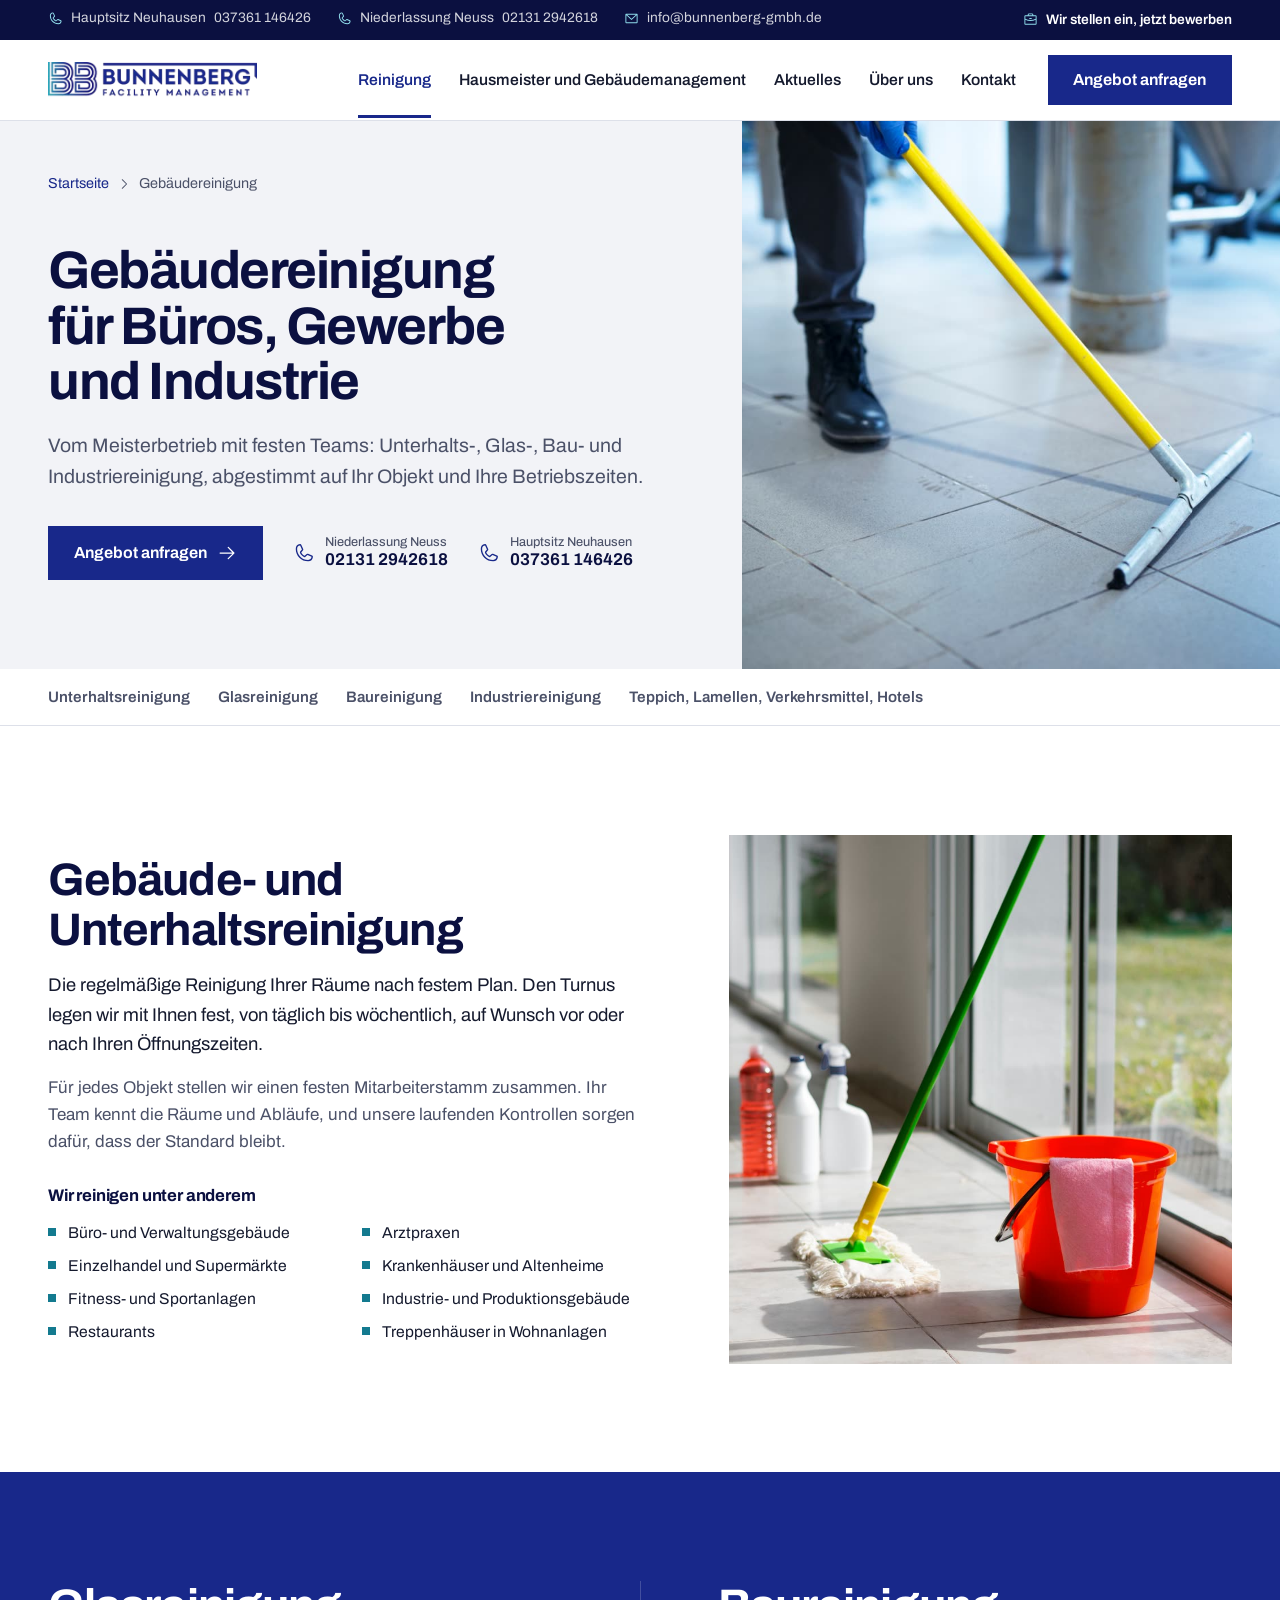
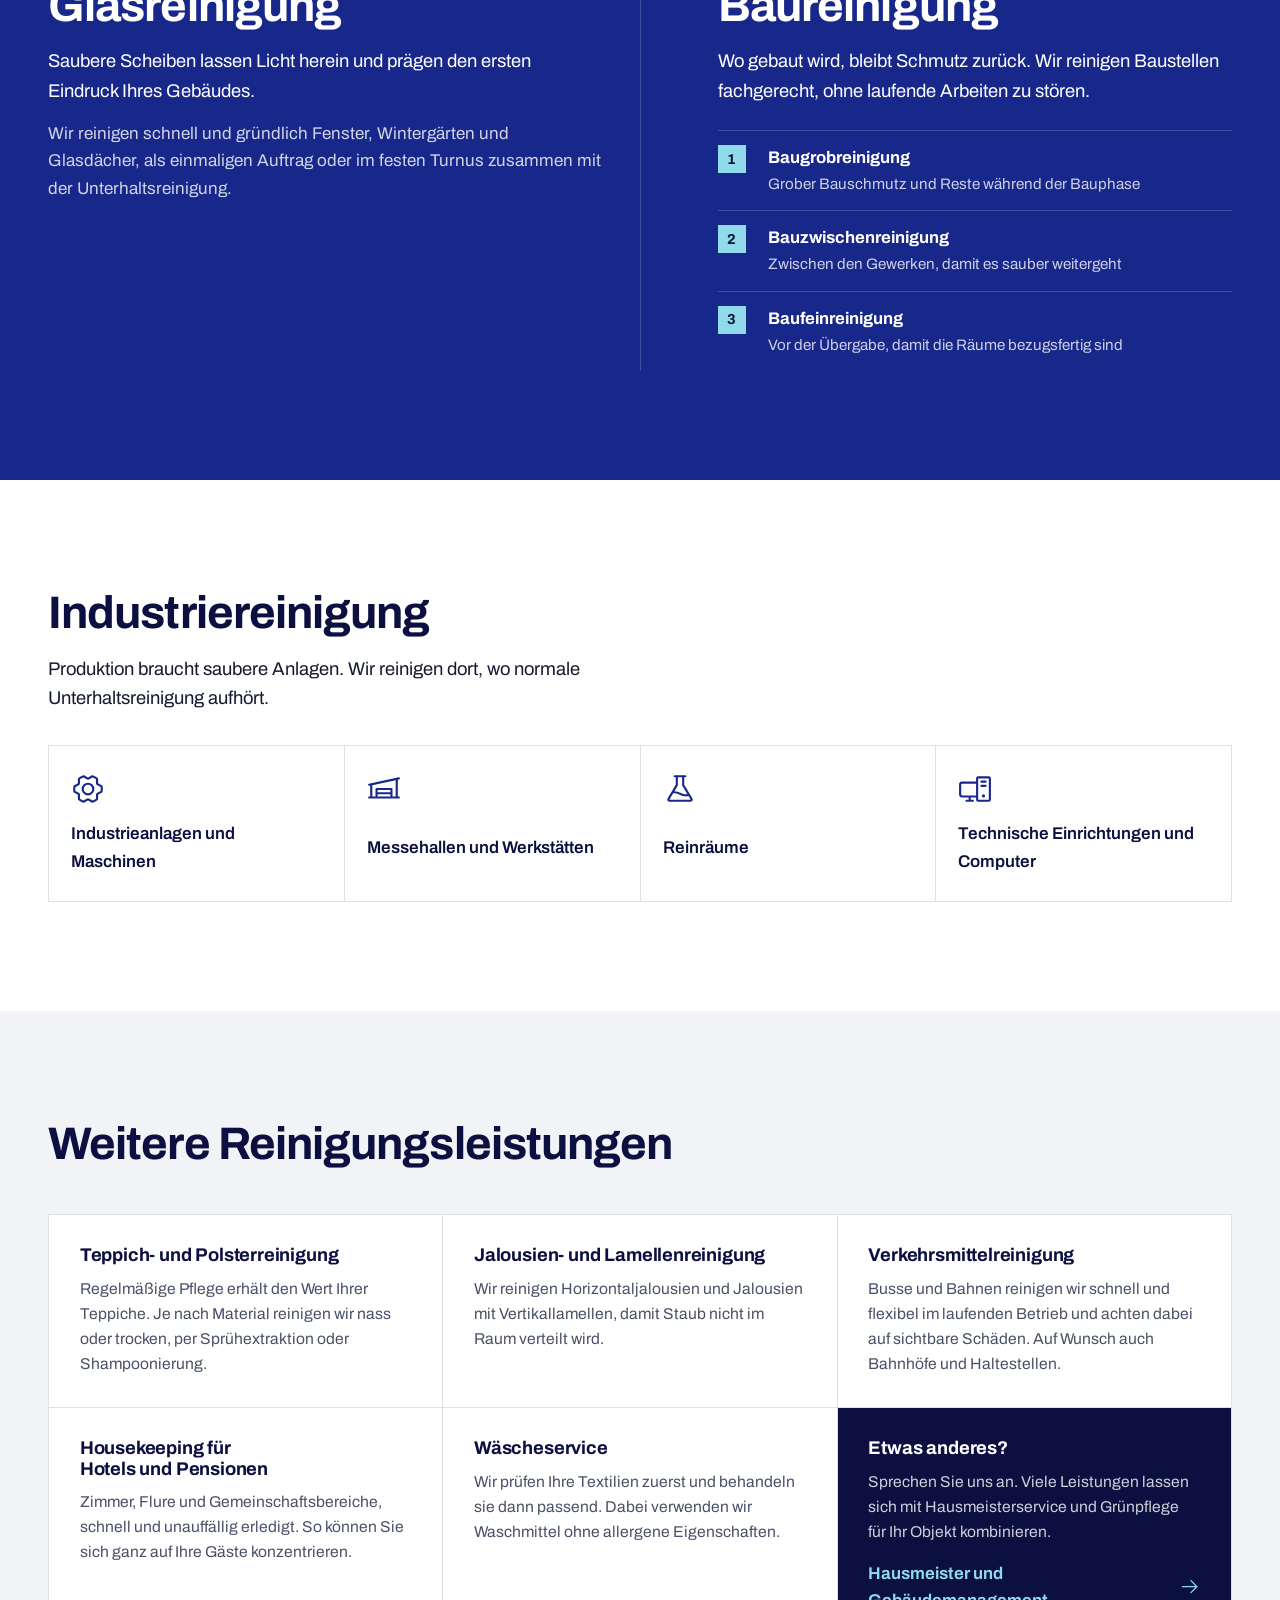
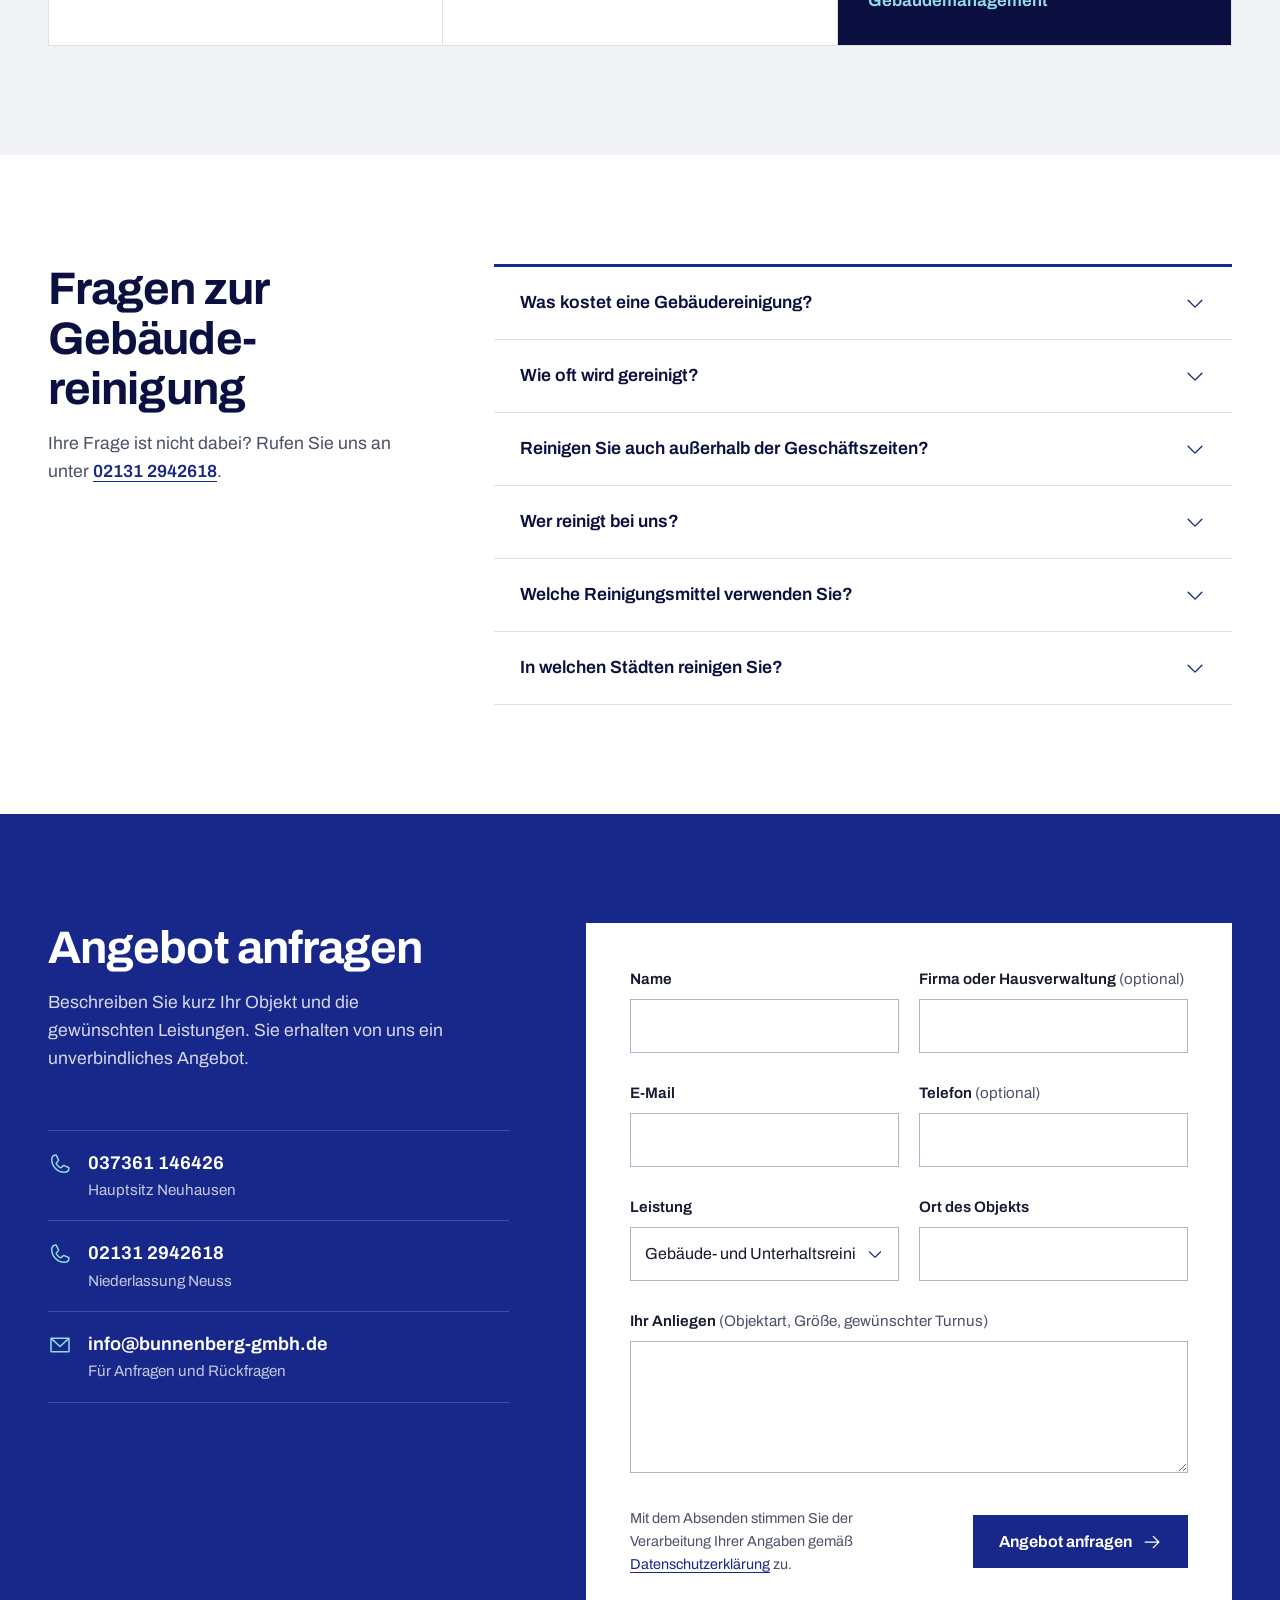
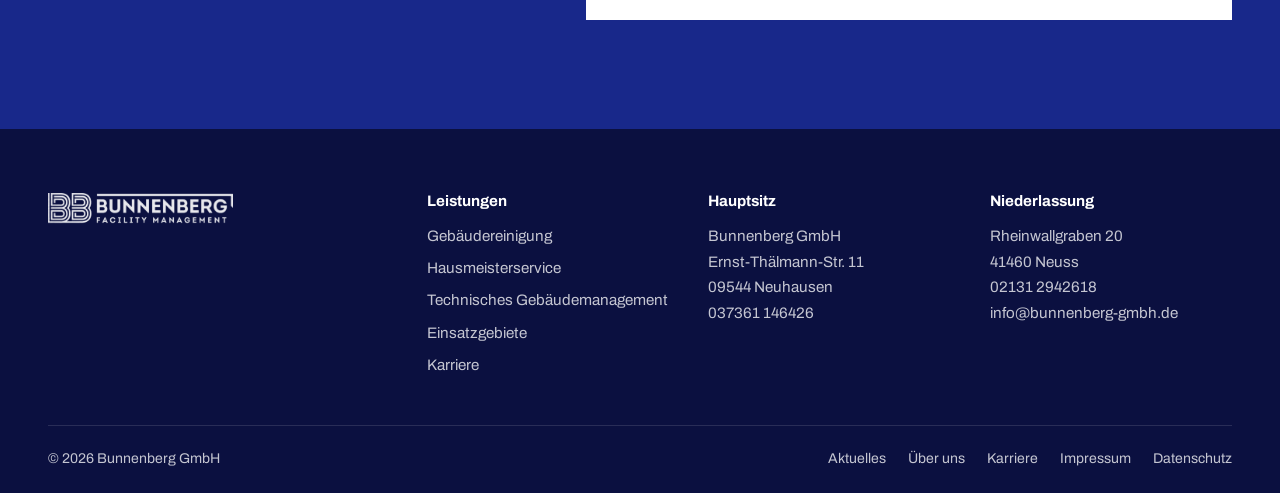
==== gebaeudereinigung/index.html @ aa775789 "Unterseite Gebäudereinigung Co-Authored-By: Claude Opus 5.5 <noreply@anthropic.com> Claude-Session: " ====
<!doctype html>
<html lang="de">
<head>
<meta charset="utf-8">
<meta name="viewport" content="width=device-width, initial-scale=1">
<title>Gebäudereinigung und Unterhaltsreinigung für Gewerbe | Bunnenberg GmbH</title>
<meta name="description" content="Unterhaltsreinigung, Glasreinigung, Baureinigung und Industriereinigung vom Meisterbetrieb. Feste Teams in Neuss, Düsseldorf, Köln, Bonn, Bremen und Sachsen. Jetzt Angebot anfragen.">
<link rel="canonical" href="https://bunnenberg-gmbh.de/gebaeudereinigung/">
<meta name="robots" content="index, follow">
<meta property="og:type" content="website">
<meta property="og:locale" content="de_DE">
<meta property="og:site_name" content="Bunnenberg GmbH">
<meta property="og:title" content="Gebäudereinigung | Bunnenberg GmbH">
<meta property="og:description" content="Unterhalts-, Glas-, Bau- und Industriereinigung mit festen Teams vor Ort.">
<meta property="og:url" content="https://bunnenberg-gmbh.de/gebaeudereinigung/">
<meta name="theme-color" content="#18288a">
<link rel="preload" href="../assets/fonts/archivo-var.woff2" as="font" type="font/woff2" crossorigin>
<link rel="stylesheet" href="../assets/css/style.css">
<script type="application/ld+json">{"@context": "https://schema.org", "@graph": [{"@type": "Service", "name": "Gebäudereinigung", "serviceType": ["Unterhaltsreinigung", "Glasreinigung", "Baureinigung", "Industriereinigung", "Teppichreinigung", "Lamellenreinigung", "Verkehrsmittelreinigung", "Housekeeping", "Wäscheservice"], "url": "https://bunnenberg-gmbh.de/gebaeudereinigung/", "provider": {"@type": "LocalBusiness", "@id": "https://bunnenberg-gmbh.de/#organisation", "name": "Bunnenberg GmbH"}, "areaServed": [{"@type": "City", "name": "Neuss"}, {"@type": "City", "name": "Düsseldorf"}, {"@type": "City", "name": "Krefeld"}, {"@type": "City", "name": "Mönchengladbach"}, {"@type": "City", "name": "Köln"}, {"@type": "City", "name": "Bonn"}, {"@type": "City", "name": "Bremen"}, {"@type": "City", "name": "Bremerhaven"}, {"@type": "City", "name": "Loxstedt"}, {"@type": "City", "name": "Annaberg-Buchholz"}, {"@type": "City", "name": "Nossen"}, {"@type": "City", "name": "Cottbus"}, {"@type": "City", "name": "Neuhausen/Erzgeb."}]}, {"@type": "BreadcrumbList", "itemListElement": [{"@type": "ListItem", "position": 1, "name": "Startseite", "item": "https://bunnenberg-gmbh.de/"}, {"@type": "ListItem", "position": 2, "name": "Gebäudereinigung", "item": "https://bunnenberg-gmbh.de/gebaeudereinigung/"}]}, {"@type": "FAQPage", "mainEntity": [{"@type": "Question", "name": "Was kostet eine Gebäudereinigung?", "acceptedAnswer": {"@type": "Answer", "text": "Der Preis hängt von der Fläche, der Art des Objekts, dem Turnus und den gewünschten Leistungen ab. Beschreiben Sie uns Ihr Objekt, Sie erhalten ein unverbindliches Angebot mit nachvollziehbarem Preis."}}, {"@type": "Question", "name": "Wie oft wird gereinigt?", "acceptedAnswer": {"@type": "Answer", "text": "Das legen wir gemeinsam mit Ihnen fest. Üblich sind tägliche, mehrmals wöchentliche oder wöchentliche Einsätze. Glas- und Grundreinigungen planen wir in größeren Abständen dazu."}}, {"@type": "Question", "name": "Reinigen Sie auch außerhalb der Geschäftszeiten?", "acceptedAnswer": {"@type": "Answer", "text": "Ja. Wir richten die Einsatzzeiten nach Ihrem Betrieb, zum Beispiel vor oder nach den Öffnungszeiten, damit Ihr Alltag ungestört bleibt."}}, {"@type": "Question", "name": "Wer reinigt bei uns?", "acceptedAnswer": {"@type": "Answer", "text": "Ein fester Mitarbeiterstamm, der Ihr Objekt kennt. Unsere Mitarbeiter werden gründlich eingearbeitet, an modernen Geräten geschult und regelmäßig fortgebildet."}}, {"@type": "Question", "name": "Welche Reinigungsmittel verwenden Sie?", "acceptedAnswer": {"@type": "Answer", "text": "Wir prüfen laufend neue Geräte und Verfahren und setzen, wo es möglich ist, umweltfreundlichere Reinigungsmittel ein."}}, {"@type": "Question", "name": "In welchen Städten reinigen Sie?", "acceptedAnswer": {"@type": "Answer", "text": "In Neuss, Düsseldorf, Krefeld, Mönchengladbach, Köln und Bonn, in Bremen, Bremerhaven und Loxstedt sowie in Neuhausen, Annaberg-Buchholz, Nossen und Cottbus. Auch das Umland dieser Städte betreuen wir."}}]}]}</script>
</head>
<body>
<a class="sr-only" href="#inhalt">Zum Inhalt springen</a>

<div class="topbar">
  <div class="wrap topbar-inner">
    <ul class="topbar-contacts">
      <li><a href="tel:+4937361146426"><svg class="icon" aria-hidden="true" focusable="false" viewBox="0 0 256 256" fill="currentColor"><path d="M222.37,158.46l-47.11-21.11-.13-.06a16,16,0,0,0-15.17,1.4,8.12,8.12,0,0,0-.75.56L134.87,160c-15.42-7.49-31.34-23.29-38.83-38.51l20.78-24.71c.2-.25.39-.5.57-.77a16,16,0,0,0,1.32-15.06l0-.12L97.54,33.64a16,16,0,0,0-16.62-9.52A56.26,56.26,0,0,0,32,80c0,79.4,64.6,144,144,144a56.26,56.26,0,0,0,55.88-48.92A16,16,0,0,0,222.37,158.46ZM176,208A128.14,128.14,0,0,1,48,80,40.2,40.2,0,0,1,82.87,40a.61.61,0,0,0,0,.12l21,47L83.2,111.86a6.13,6.13,0,0,0-.57.77,16,16,0,0,0-1,15.7c9.06,18.53,27.73,37.06,46.46,46.11a16,16,0,0,0,15.75-1.14,8.44,8.44,0,0,0,.74-.56L168.89,152l47,21.05h0s.08,0,.11,0A40.21,40.21,0,0,1,176,208Z"/></svg> <span class="tb-label">Hauptsitz Neuhausen</span> 037361 146426</a></li>
      <li><a href="tel:+4921312942618"><svg class="icon" aria-hidden="true" focusable="false" viewBox="0 0 256 256" fill="currentColor"><path d="M222.37,158.46l-47.11-21.11-.13-.06a16,16,0,0,0-15.17,1.4,8.12,8.12,0,0,0-.75.56L134.87,160c-15.42-7.49-31.34-23.29-38.83-38.51l20.78-24.71c.2-.25.39-.5.57-.77a16,16,0,0,0,1.32-15.06l0-.12L97.54,33.64a16,16,0,0,0-16.62-9.52A56.26,56.26,0,0,0,32,80c0,79.4,64.6,144,144,144a56.26,56.26,0,0,0,55.88-48.92A16,16,0,0,0,222.37,158.46ZM176,208A128.14,128.14,0,0,1,48,80,40.2,40.2,0,0,1,82.87,40a.61.61,0,0,0,0,.12l21,47L83.2,111.86a6.13,6.13,0,0,0-.57.77,16,16,0,0,0-1,15.7c9.06,18.53,27.73,37.06,46.46,46.11a16,16,0,0,0,15.75-1.14,8.44,8.44,0,0,0,.74-.56L168.89,152l47,21.05h0s.08,0,.11,0A40.21,40.21,0,0,1,176,208Z"/></svg> <span class="tb-label">Niederlassung Neuss</span> 02131 2942618</a></li>
      <li><a href="mailto:info@bunnenberg-gmbh.de"><svg class="icon" aria-hidden="true" focusable="false" viewBox="0 0 256 256" fill="currentColor"><path d="M224,48H32a8,8,0,0,0-8,8V192a16,16,0,0,0,16,16H216a16,16,0,0,0,16-16V56A8,8,0,0,0,224,48ZM203.43,64,128,133.15,52.57,64ZM216,192H40V74.19l82.59,75.71a8,8,0,0,0,10.82,0L216,74.19V192Z"/></svg> info@bunnenberg-gmbh.de</a></li>
    </ul>
    <a class="topbar-jobs" href="../karriere/"><svg class="icon" aria-hidden="true" focusable="false" viewBox="0 0 256 256" fill="currentColor"><path d="M216,56H176V48a24,24,0,0,0-24-24H104A24,24,0,0,0,80,48v8H40A16,16,0,0,0,24,72V200a16,16,0,0,0,16,16H216a16,16,0,0,0,16-16V72A16,16,0,0,0,216,56ZM96,48a8,8,0,0,1,8-8h48a8,8,0,0,1,8,8v8H96ZM216,72v41.61A184,184,0,0,1,128,136a184.07,184.07,0,0,1-88-22.38V72Zm0,128H40V131.64A200.19,200.19,0,0,0,128,152a200.25,200.25,0,0,0,88-20.37V200ZM104,112a8,8,0,0,1,8-8h32a8,8,0,0,1,0,16H112A8,8,0,0,1,104,112Z"/></svg> <span>Wir stellen ein<span class="tb-label">, jetzt bewerben</span></span></a>
  </div>
</div>

<header class="site-header">
  <div class="wrap header-inner">
    <a class="logo" href="../" aria-label="Bunnenberg Facility Management, zur Startseite">
      <img src="../assets/img/bunnenberg-logo.png" alt="Bunnenberg Facility Management" width="950" height="164">
    </a>
    <button class="nav-toggle" type="button" aria-expanded="false" aria-controls="hauptnavigation">
      <span class="sr-only">Menü öffnen</span><svg class="icon" aria-hidden="true" focusable="false" viewBox="0 0 256 256" fill="currentColor"><path d="M224,128a8,8,0,0,1-8,8H40a8,8,0,0,1,0-16H216A8,8,0,0,1,224,128ZM40,72H216a8,8,0,0,0,0-16H40a8,8,0,0,0,0,16ZM216,184H40a8,8,0,0,0,0,16H216a8,8,0,0,0,0-16Z"/></svg>
    </button>
    <nav class="nav" id="hauptnavigation" aria-label="Hauptnavigation">
      <ul>
        <li><a href="../gebaeudereinigung/" aria-current="page">Reinigung</a></li>
        <li><a href="../hausmeister-gebaeudemanagement/">Hausmeister und Gebäudemanagement</a></li>
        <li><a href="../aktuelles/">Aktuelles</a></li>
        <li><a href="../ueber-uns/">Über uns</a></li>
        <li><a href="../kontakt/">Kontakt</a></li>
      </ul>
      <a class="btn btn-primary" href="#anfrage">Angebot anfragen</a>
    </nav>
  </div>
</header>

<main id="inhalt">

<section class="page-hero" aria-labelledby="seite-titel">
  <div class="page-hero-photo">
    <img src="../assets/img/gebaeudereinigung-boden.jpg" alt="Bodenreinigung mit Wasserschieber auf einem gefliesten Hallenboden" width="1200" height="800" fetchpriority="high">
  </div>
  <div class="wrap page-hero-inner">
    <nav class="crumbs" aria-label="Brotkrümelnavigation"><a href="../">Startseite</a><svg class="icon" aria-hidden="true" focusable="false" viewBox="0 0 256 256" fill="currentColor"><path d="M181.66,133.66l-80,80a8,8,0,0,1-11.32-11.32L164.69,128,90.34,53.66a8,8,0,0,1,11.32-11.32l80,80A8,8,0,0,1,181.66,133.66Z"/></svg><span aria-current="page">Gebäudereinigung</span></nav>
    <h1 id="seite-titel">Gebäude&shy;reinigung für Büros, Gewerbe und Industrie</h1>
    <p class="page-lead">Vom Meisterbetrieb mit festen Teams: Unterhalts-, Glas-, Bau- und Industriereinigung, abgestimmt auf Ihr Objekt und Ihre Betriebszeiten.</p>
    <div class="hero-actions">
      <a class="btn btn-primary" href="#anfrage">Angebot anfragen <svg class="icon icon-arrow" aria-hidden="true" focusable="false" viewBox="0 0 256 256" fill="currentColor"><path d="M221.66,133.66l-72,72a8,8,0,0,1-11.32-11.32L196.69,136H40a8,8,0,0,1,0-16H196.69L138.34,61.66a8,8,0,0,1,11.32-11.32l72,72A8,8,0,0,1,221.66,133.66Z"/></svg></a>
      <a class="page-phone" href="tel:+4921312942618"><svg class="icon" aria-hidden="true" focusable="false" viewBox="0 0 256 256" fill="currentColor"><path d="M222.37,158.46l-47.11-21.11-.13-.06a16,16,0,0,0-15.17,1.4,8.12,8.12,0,0,0-.75.56L134.87,160c-15.42-7.49-31.34-23.29-38.83-38.51l20.78-24.71c.2-.25.39-.5.57-.77a16,16,0,0,0,1.32-15.06l0-.12L97.54,33.64a16,16,0,0,0-16.62-9.52A56.26,56.26,0,0,0,32,80c0,79.4,64.6,144,144,144a56.26,56.26,0,0,0,55.88-48.92A16,16,0,0,0,222.37,158.46ZM176,208A128.14,128.14,0,0,1,48,80,40.2,40.2,0,0,1,82.87,40a.61.61,0,0,0,0,.12l21,47L83.2,111.86a6.13,6.13,0,0,0-.57.77,16,16,0,0,0-1,15.7c9.06,18.53,27.73,37.06,46.46,46.11a16,16,0,0,0,15.75-1.14,8.44,8.44,0,0,0,.74-.56L168.89,152l47,21.05h0s.08,0,.11,0A40.21,40.21,0,0,1,176,208Z"/></svg><span><small>Niederlassung Neuss</small>02131 2942618</span></a>
      <a class="page-phone" href="tel:+4937361146426"><svg class="icon" aria-hidden="true" focusable="false" viewBox="0 0 256 256" fill="currentColor"><path d="M222.37,158.46l-47.11-21.11-.13-.06a16,16,0,0,0-15.17,1.4,8.12,8.12,0,0,0-.75.56L134.87,160c-15.42-7.49-31.34-23.29-38.83-38.51l20.78-24.71c.2-.25.39-.5.57-.77a16,16,0,0,0,1.32-15.06l0-.12L97.54,33.64a16,16,0,0,0-16.62-9.52A56.26,56.26,0,0,0,32,80c0,79.4,64.6,144,144,144a56.26,56.26,0,0,0,55.88-48.92A16,16,0,0,0,222.37,158.46ZM176,208A128.14,128.14,0,0,1,48,80,40.2,40.2,0,0,1,82.87,40a.61.61,0,0,0,0,.12l21,47L83.2,111.86a6.13,6.13,0,0,0-.57.77,16,16,0,0,0-1,15.7c9.06,18.53,27.73,37.06,46.46,46.11a16,16,0,0,0,15.75-1.14,8.44,8.44,0,0,0,.74-.56L168.89,152l47,21.05h0s.08,0,.11,0A40.21,40.21,0,0,1,176,208Z"/></svg><span><small>Hauptsitz Neuhausen</small>037361 146426</span></a>
    </div>
  </div>
</section>

<nav class="svc-nav" aria-label="Reinigungsleistungen auf dieser Seite">
  <div class="wrap">
    <ul>
      <li><a href="#unterhaltsreinigung">Unterhaltsreinigung</a></li>
      <li><a href="#glasreinigung">Glasreinigung</a></li>
      <li><a href="#baureinigung">Baureinigung</a></li>
      <li><a href="#industriereinigung">Industriereinigung</a></li>
      <li><a href="#weitere">Teppich, Lamellen, Verkehrsmittel, Hotels</a></li>
    </ul>
  </div>
</nav>

<section class="section" id="unterhaltsreinigung" aria-labelledby="t-unterhalt">
  <div class="wrap svc-split">
    <div class="svc-copy reveal">
      <h2 id="t-unterhalt">Gebäude- und Unterhaltsreinigung</h2>
      <p class="svc-lead">Die regelmäßige Reinigung Ihrer Räume nach festem Plan. Den Turnus legen wir mit Ihnen fest, von täglich bis wöchentlich, auf Wunsch vor oder nach Ihren Öffnungszeiten.</p>
      <p>Für jedes Objekt stellen wir einen festen Mitarbeiterstamm zusammen. Ihr Team kennt die Räume und Abläufe, und unsere laufenden Kontrollen sorgen dafür, dass der Standard bleibt.</p>
      <h3>Wir reinigen unter anderem</h3>
      <ul class="checklist">
        <li>Büro- und Verwaltungsgebäude</li>
        <li>Arztpraxen</li>
        <li>Einzelhandel und Supermärkte</li>
        <li>Krankenhäuser und Altenheime</li>
        <li>Fitness- und Sportanlagen</li>
        <li>Industrie- und Produktionsgebäude</li>
        <li>Restaurants</li>
        <li>Treppenhäuser in Wohnanlagen</li>
      </ul>
    </div>
    <figure class="svc-img reveal"><img src="../assets/img/reinigungsutensilien-flur.jpg" alt="Wischmopp, Eimer und Reinigungsmittel in einem hellen Flur mit Fensterfront" width="1400" height="934" loading="lazy"></figure>
  </div>
</section>

<section class="section svc-band" id="glasreinigung" aria-labelledby="t-glas">
  <div class="wrap svc-two">
    <div class="reveal">
      <h2 id="t-glas">Glasreinigung</h2>
      <p class="svc-lead">Saubere Scheiben lassen Licht herein und prägen den ersten Eindruck Ihres Gebäudes.</p>
      <p>Wir reinigen schnell und gründlich Fenster, Wintergärten und Glasdächer, als einmaligen Auftrag oder im festen Turnus zusammen mit der Unterhaltsreinigung.</p>
    </div>
    <div class="reveal" id="baureinigung">
      <h2 id="t-bau">Baureinigung</h2>
      <p class="svc-lead">Wo gebaut wird, bleibt Schmutz zurück. Wir reinigen Baustellen fachgerecht, ohne laufende Arbeiten zu stören.</p>
      <ol class="phases">
        <li><strong>Baugrobreinigung</strong><span>Grober Bauschmutz und Reste während der Bauphase</span></li>
        <li><strong>Bauzwischenreinigung</strong><span>Zwischen den Gewerken, damit es sauber weitergeht</span></li>
        <li><strong>Baufeinreinigung</strong><span>Vor der Übergabe, damit die Räume bezugsfertig sind</span></li>
      </ol>
    </div>
  </div>
</section>

<section class="section" id="industriereinigung" aria-labelledby="t-industrie">
  <div class="wrap svc-wide reveal">
    <h2 id="t-industrie">Industriereinigung</h2>
    <p class="svc-lead">Produktion braucht saubere Anlagen. Wir reinigen dort, wo normale Unterhaltsreinigung aufhört.</p>
    <ul class="tiles">
      <li><svg class="icon" aria-hidden="true" focusable="false" viewBox="0 0 256 256" fill="currentColor"><path d="M128,80a48,48,0,1,0,48,48A48.05,48.05,0,0,0,128,80Zm0,80a32,32,0,1,1,32-32A32,32,0,0,1,128,160Zm109.94-52.79a8,8,0,0,0-3.89-5.4l-29.83-17-.12-33.62a8,8,0,0,0-2.83-6.08,111.91,111.91,0,0,0-36.72-20.67,8,8,0,0,0-6.46.59L128,41.85,97.88,25a8,8,0,0,0-6.47-.6A112.1,112.1,0,0,0,54.73,45.15a8,8,0,0,0-2.83,6.07l-.15,33.65-29.83,17a8,8,0,0,0-3.89,5.4,106.47,106.47,0,0,0,0,41.56,8,8,0,0,0,3.89,5.4l29.83,17,.12,33.62a8,8,0,0,0,2.83,6.08,111.91,111.91,0,0,0,36.72,20.67,8,8,0,0,0,6.46-.59L128,214.15,158.12,231a7.91,7.91,0,0,0,3.9,1,8.09,8.09,0,0,0,2.57-.42,112.1,112.1,0,0,0,36.68-20.73,8,8,0,0,0,2.83-6.07l.15-33.65,29.83-17a8,8,0,0,0,3.89-5.4A106.47,106.47,0,0,0,237.94,107.21Zm-15,34.91-28.57,16.25a8,8,0,0,0-3,3c-.58,1-1.19,2.06-1.81,3.06a7.94,7.94,0,0,0-1.22,4.21l-.15,32.25a95.89,95.89,0,0,1-25.37,14.3L134,199.13a8,8,0,0,0-3.91-1h-.19c-1.21,0-2.43,0-3.64,0a8.08,8.08,0,0,0-4.1,1l-28.84,16.1A96,96,0,0,1,67.88,201l-.11-32.2a8,8,0,0,0-1.22-4.22c-.62-1-1.23-2-1.8-3.06a8.09,8.09,0,0,0-3-3.06l-28.6-16.29a90.49,90.49,0,0,1,0-28.26L61.67,97.63a8,8,0,0,0,3-3c.58-1,1.19-2.06,1.81-3.06a7.94,7.94,0,0,0,1.22-4.21l.15-32.25a95.89,95.89,0,0,1,25.37-14.3L122,56.87a8,8,0,0,0,4.1,1c1.21,0,2.43,0,3.64,0a8.08,8.08,0,0,0,4.1-1l28.84-16.1A96,96,0,0,1,188.12,55l.11,32.2a8,8,0,0,0,1.22,4.22c.62,1,1.23,2,1.8,3.06a8.09,8.09,0,0,0,3,3.06l28.6,16.29A90.49,90.49,0,0,1,222.9,142.12Z"/></svg><span>Industrieanlagen und Maschinen</span></li>
      <li><svg class="icon" aria-hidden="true" focusable="false" viewBox="0 0 256 256" fill="currentColor"><path d="M240,184h-8V57.9l9.67-2.08a8,8,0,1,0-3.35-15.64l-224,48A8,8,0,0,0,16,104a8.16,8.16,0,0,0,1.69-.18L24,102.47V184H16a8,8,0,0,0,0,16H240a8,8,0,0,0,0-16ZM40,99,216,61.33V184H192V128a8,8,0,0,0-8-8H72a8,8,0,0,0-8,8v56H40Zm136,53H80V136h96ZM80,168h96v16H80Z"/></svg><span>Messehallen und Werkstätten</span></li>
      <li><svg class="icon" aria-hidden="true" focusable="false" viewBox="0 0 256 256" fill="currentColor"><path d="M221.69,199.77,160,96.92V40h8a8,8,0,0,0,0-16H88a8,8,0,0,0,0,16h8V96.92L34.31,199.77A16,16,0,0,0,48,224H208a16,16,0,0,0,13.72-24.23ZM110.86,103.25A7.93,7.93,0,0,0,112,99.14V40h32V99.14a7.93,7.93,0,0,0,1.14,4.11L183.36,167c-12,2.37-29.07,1.37-51.75-10.11-15.91-8.05-31.05-12.32-45.22-12.81ZM48,208l28.54-47.58c14.25-1.74,30.31,1.85,47.82,10.72,19,9.61,35,12.88,48,12.88a69.89,69.89,0,0,0,19.55-2.7L208,208Z"/></svg><span>Reinräume</span></li>
      <li><svg class="icon" aria-hidden="true" focusable="false" viewBox="0 0 256 256" fill="currentColor"><path d="M216,72a8,8,0,0,1-8,8H176a8,8,0,0,1,0-16h32A8,8,0,0,1,216,72Zm-8,24H176a8,8,0,0,0,0,16h32a8,8,0,0,0,0-16Zm40-48V208a16,16,0,0,1-16,16H152a16,16,0,0,1-16-16V192H96v16h16a8,8,0,0,1,0,16H64a8,8,0,0,1,0-16H80V192H32A24,24,0,0,1,8,168V96A24,24,0,0,1,32,72H136V48a16,16,0,0,1,16-16h80A16,16,0,0,1,248,48ZM136,176V88H32a8,8,0,0,0-8,8v72a8,8,0,0,0,8,8Zm96,32V48H152V208h80Zm-40-40a12,12,0,1,0,12,12A12,12,0,0,0,192,168Z"/></svg><span>Technische Einrichtungen und Computer</span></li>
    </ul>
  </div>
</section>

<section class="section svc-more" id="weitere" aria-labelledby="t-weitere">
  <div class="wrap">
    <h2 id="t-weitere" class="reveal">Weitere Reinigungsleistungen</h2>
    <div class="more-grid">
      <article class="reveal" id="teppichreinigung">
        <h3>Teppich- und Polsterreinigung</h3>
        <p>Regelmäßige Pflege erhält den Wert Ihrer Teppiche. Je nach Material reinigen wir nass oder trocken, per Sprühextraktion oder Shampoonierung.</p>
      </article>
      <article class="reveal" id="lamellenreinigung">
        <h3>Jalousien- und Lamellenreinigung</h3>
        <p>Wir reinigen Horizontaljalousien und Jalousien mit Vertikallamellen, damit Staub nicht im Raum verteilt wird.</p>
      </article>
      <article class="reveal" id="verkehrsmittelreinigung">
        <h3>Verkehrsmittelreinigung</h3>
        <p>Busse und Bahnen reinigen wir schnell und flexibel im laufenden Betrieb und achten dabei auf sichtbare Schäden. Auf Wunsch auch Bahnhöfe und Haltestellen.</p>
      </article>
      <article class="reveal" id="housekeeping">
        <h3>Housekeeping für Hotels und Pensionen</h3>
        <p>Zimmer, Flure und Gemeinschaftsbereiche, schnell und unauffällig erledigt. So können Sie sich ganz auf Ihre Gäste konzentrieren.</p>
      </article>
      <article class="reveal" id="waescheservice">
        <h3>Wäscheservice</h3>
        <p>Wir prüfen Ihre Textilien zuerst und behandeln sie dann passend. Dabei verwenden wir Waschmittel ohne allergene Eigenschaften.</p>
      </article>
      <article class="reveal more-cta">
        <h3>Etwas anderes?</h3>
        <p>Sprechen Sie uns an. Viele Leistungen lassen sich mit Hausmeisterservice und Grünpflege für Ihr Objekt kombinieren.</p>
        <a class="text-link" href="../hausmeister-gebaeudemanagement/"><span>Hausmeister und Gebäudemanagement</span><svg class="icon" aria-hidden="true" focusable="false" viewBox="0 0 256 256" fill="currentColor"><path d="M221.66,133.66l-72,72a8,8,0,0,1-11.32-11.32L196.69,136H40a8,8,0,0,1,0-16H196.69L138.34,61.66a8,8,0,0,1,11.32-11.32l72,72A8,8,0,0,1,221.66,133.66Z"/></svg></a>
      </article>
    </div>
  </div>
</section>

<section class="section faq" aria-labelledby="faq-titel">
  <div class="wrap faq-grid">
    <div class="section-head reveal">
      <h2 id="faq-titel">Fragen zur Gebäude&shy;reinigung</h2>
      <p>Ihre Frage ist nicht dabei? Rufen Sie uns an unter <a href="tel:+4921312942618">02131 2942618</a>.</p>
    </div>
    <div class="faq-list reveal">
      <details><summary>Was kostet eine Gebäudereinigung?<svg class="icon" aria-hidden="true" focusable="false" viewBox="0 0 256 256" fill="currentColor"><path d="M213.66,101.66l-80,80a8,8,0,0,1-11.32,0l-80-80A8,8,0,0,1,53.66,90.34L128,164.69l74.34-74.35a8,8,0,0,1,11.32,11.32Z"/></svg></summary><p class="answer">Der Preis hängt von der Fläche, der Art des Objekts, dem Turnus und den gewünschten Leistungen ab. Beschreiben Sie uns Ihr Objekt, Sie erhalten ein unverbindliches Angebot mit nachvollziehbarem Preis.</p></details>
      <details><summary>Wie oft wird gereinigt?<svg class="icon" aria-hidden="true" focusable="false" viewBox="0 0 256 256" fill="currentColor"><path d="M213.66,101.66l-80,80a8,8,0,0,1-11.32,0l-80-80A8,8,0,0,1,53.66,90.34L128,164.69l74.34-74.35a8,8,0,0,1,11.32,11.32Z"/></svg></summary><p class="answer">Das legen wir gemeinsam mit Ihnen fest. Üblich sind tägliche, mehrmals wöchentliche oder wöchentliche Einsätze. Glas- und Grundreinigungen planen wir in größeren Abständen dazu.</p></details>
      <details><summary>Reinigen Sie auch außerhalb der Geschäftszeiten?<svg class="icon" aria-hidden="true" focusable="false" viewBox="0 0 256 256" fill="currentColor"><path d="M213.66,101.66l-80,80a8,8,0,0,1-11.32,0l-80-80A8,8,0,0,1,53.66,90.34L128,164.69l74.34-74.35a8,8,0,0,1,11.32,11.32Z"/></svg></summary><p class="answer">Ja. Wir richten die Einsatzzeiten nach Ihrem Betrieb, zum Beispiel vor oder nach den Öffnungszeiten, damit Ihr Alltag ungestört bleibt.</p></details>
      <details><summary>Wer reinigt bei uns?<svg class="icon" aria-hidden="true" focusable="false" viewBox="0 0 256 256" fill="currentColor"><path d="M213.66,101.66l-80,80a8,8,0,0,1-11.32,0l-80-80A8,8,0,0,1,53.66,90.34L128,164.69l74.34-74.35a8,8,0,0,1,11.32,11.32Z"/></svg></summary><p class="answer">Ein fester Mitarbeiterstamm, der Ihr Objekt kennt. Unsere Mitarbeiter werden gründlich eingearbeitet, an modernen Geräten geschult und regelmäßig fortgebildet.</p></details>
      <details><summary>Welche Reinigungsmittel verwenden Sie?<svg class="icon" aria-hidden="true" focusable="false" viewBox="0 0 256 256" fill="currentColor"><path d="M213.66,101.66l-80,80a8,8,0,0,1-11.32,0l-80-80A8,8,0,0,1,53.66,90.34L128,164.69l74.34-74.35a8,8,0,0,1,11.32,11.32Z"/></svg></summary><p class="answer">Wir prüfen laufend neue Geräte und Verfahren und setzen, wo es möglich ist, umweltfreundlichere Reinigungsmittel ein.</p></details>
      <details><summary>In welchen Städten reinigen Sie?<svg class="icon" aria-hidden="true" focusable="false" viewBox="0 0 256 256" fill="currentColor"><path d="M213.66,101.66l-80,80a8,8,0,0,1-11.32,0l-80-80A8,8,0,0,1,53.66,90.34L128,164.69l74.34-74.35a8,8,0,0,1,11.32,11.32Z"/></svg></summary><p class="answer">In Neuss, Düsseldorf, Krefeld, Mönchengladbach, Köln und Bonn, in Bremen, Bremerhaven und Loxstedt sowie in Neuhausen, Annaberg-Buchholz, Nossen und Cottbus. Auch das Umland dieser Städte betreuen wir.</p></details>
    </div>
  </div>
</section>

<section class="section contact" id="anfrage" aria-labelledby="anfrage-titel">
  <div class="wrap contact-grid">
    <div>
      <div class="section-head">
        <h2 id="anfrage-titel">Angebot anfragen</h2>
        <p>Beschreiben Sie kurz Ihr Objekt und die gewünschten Leistungen. Sie erhalten von uns ein unverbindliches Angebot.</p>
      </div>
      <ul class="contact-ways">
        <li><svg class="icon" aria-hidden="true" focusable="false" viewBox="0 0 256 256" fill="currentColor"><path d="M222.37,158.46l-47.11-21.11-.13-.06a16,16,0,0,0-15.17,1.4,8.12,8.12,0,0,0-.75.56L134.87,160c-15.42-7.49-31.34-23.29-38.83-38.51l20.78-24.71c.2-.25.39-.5.57-.77a16,16,0,0,0,1.32-15.06l0-.12L97.54,33.64a16,16,0,0,0-16.62-9.52A56.26,56.26,0,0,0,32,80c0,79.4,64.6,144,144,144a56.26,56.26,0,0,0,55.88-48.92A16,16,0,0,0,222.37,158.46ZM176,208A128.14,128.14,0,0,1,48,80,40.2,40.2,0,0,1,82.87,40a.61.61,0,0,0,0,.12l21,47L83.2,111.86a6.13,6.13,0,0,0-.57.77,16,16,0,0,0-1,15.7c9.06,18.53,27.73,37.06,46.46,46.11a16,16,0,0,0,15.75-1.14,8.44,8.44,0,0,0,.74-.56L168.89,152l47,21.05h0s.08,0,.11,0A40.21,40.21,0,0,1,176,208Z"/></svg><div><a href="tel:+4937361146426">037361 146426</a><span>Hauptsitz Neuhausen</span></div></li>
        <li><svg class="icon" aria-hidden="true" focusable="false" viewBox="0 0 256 256" fill="currentColor"><path d="M222.37,158.46l-47.11-21.11-.13-.06a16,16,0,0,0-15.17,1.4,8.12,8.12,0,0,0-.75.56L134.87,160c-15.42-7.49-31.34-23.29-38.83-38.51l20.78-24.71c.2-.25.39-.5.57-.77a16,16,0,0,0,1.32-15.06l0-.12L97.54,33.64a16,16,0,0,0-16.62-9.52A56.26,56.26,0,0,0,32,80c0,79.4,64.6,144,144,144a56.26,56.26,0,0,0,55.88-48.92A16,16,0,0,0,222.37,158.46ZM176,208A128.14,128.14,0,0,1,48,80,40.2,40.2,0,0,1,82.87,40a.61.61,0,0,0,0,.12l21,47L83.2,111.86a6.13,6.13,0,0,0-.57.77,16,16,0,0,0-1,15.7c9.06,18.53,27.73,37.06,46.46,46.11a16,16,0,0,0,15.75-1.14,8.44,8.44,0,0,0,.74-.56L168.89,152l47,21.05h0s.08,0,.11,0A40.21,40.21,0,0,1,176,208Z"/></svg><div><a href="tel:+4921312942618">02131 2942618</a><span>Niederlassung Neuss</span></div></li>
        <li><svg class="icon" aria-hidden="true" focusable="false" viewBox="0 0 256 256" fill="currentColor"><path d="M224,48H32a8,8,0,0,0-8,8V192a16,16,0,0,0,16,16H216a16,16,0,0,0,16-16V56A8,8,0,0,0,224,48ZM203.43,64,128,133.15,52.57,64ZM216,192H40V74.19l82.59,75.71a8,8,0,0,0,10.82,0L216,74.19V192Z"/></svg><div><a href="mailto:info@bunnenberg-gmbh.de">info@bunnenberg-gmbh.de</a><span>Für Anfragen und Rückfragen</span></div></li>
      </ul>
    </div>
    <form class="form" id="anfrage-form" novalidate>
      <div class="form-grid">
        <div class="field"><label for="f-name">Name</label><input id="f-name" name="name" autocomplete="name" required><p class="error" aria-live="polite"></p></div>
        <div class="field"><label for="f-firma">Firma oder Hausverwaltung <span class="opt">(optional)</span></label><input id="f-firma" name="firma" autocomplete="organization"><p class="error"></p></div>
        <div class="field"><label for="f-mail">E-Mail</label><input id="f-mail" name="email" type="email" autocomplete="email" required><p class="error" aria-live="polite"></p></div>
        <div class="field"><label for="f-tel">Telefon <span class="opt">(optional)</span></label><input id="f-tel" name="telefon" type="tel" autocomplete="tel"><p class="error"></p></div>
        <div class="field"><label for="f-leistung">Leistung</label>
          <select id="f-leistung" name="leistung" required>
            <option value="">Bitte wählen</option>
            <option selected>Gebäude- und Unterhaltsreinigung</option>
            <option>Glasreinigung</option>
            <option>Baureinigung</option>
            <option>Industriereinigung</option>
            <option>Hausmeisterservice</option>
            <option>Grünanlagenpflege</option>
            <option>Winterdienst (auf Anfrage)</option>
            <option>Technisches Gebäudemanagement</option>
            <option>Mehrere Leistungen</option>
          </select><p class="error" aria-live="polite"></p></div>
        <div class="field"><label for="f-ort">Ort des Objekts</label><input id="f-ort" name="ort" autocomplete="address-level2" required><p class="error" aria-live="polite"></p></div>
        <div class="field full"><label for="f-msg">Ihr Anliegen <span class="opt">(Objektart, Größe, gewünschter Turnus)</span></label><textarea id="f-msg" name="nachricht" required></textarea><p class="error" aria-live="polite"></p></div>
      </div>
      <div class="form-foot">
        <p>Mit dem Absenden stimmen Sie der Verarbeitung Ihrer Angaben gemäß <a href="../datenschutz/">Datenschutzerklärung</a> zu.</p>
        <button class="btn btn-primary" type="submit">Angebot anfragen <svg class="icon icon-arrow" aria-hidden="true" focusable="false" viewBox="0 0 256 256" fill="currentColor"><path d="M221.66,133.66l-72,72a8,8,0,0,1-11.32-11.32L196.69,136H40a8,8,0,0,1,0-16H196.69L138.34,61.66a8,8,0,0,1,11.32-11.32l72,72A8,8,0,0,1,221.66,133.66Z"/></svg></button>
      </div>
      <p class="form-status" role="status" hidden></p>
    </form>
  </div>
</section>

</main>

<footer class="site-footer">
  <div class="wrap footer-grid">
    <div>
      <img src="../assets/img/bunnenberg-logo-weiss.png" alt="Bunnenberg Facility Management" width="950" height="164">
    </div>
    <div>
      <h2>Leistungen</h2>
      <ul>
        <li><a href="../gebaeudereinigung/">Gebäudereinigung</a></li>
        <li><a href="../hausmeister-gebaeudemanagement/">Hausmeisterservice</a></li>
        <li><a href="../hausmeister-gebaeudemanagement/#technisches-gebaeudemanagement">Technisches Gebäudemanagement</a></li>
        <li><a href="../#einsatzgebiete">Einsatzgebiete</a></li>
        <li><a href="../karriere/">Karriere</a></li>
      </ul>
    </div>
    <div>
      <h2>Hauptsitz</h2>
      <address>Bunnenberg GmbH<br>Ernst-Thälmann-Str. 11<br>09544 Neuhausen<br><a href="tel:+4937361146426">037361 146426</a></address>
    </div>
    <div>
      <h2>Niederlassung</h2>
      <address>Rheinwallgraben 20<br>41460 Neuss<br><a href="tel:+4921312942618">02131 2942618</a><br><a href="mailto:info@bunnenberg-gmbh.de">info@bunnenberg-gmbh.de</a></address>
    </div>
  </div>
  <div class="wrap footer-legal">
    <p>© <span id="jahr">2026</span> Bunnenberg GmbH</p>
    <ul>
      <li><a href="../aktuelles/">Aktuelles</a></li>
      <li><a href="../ueber-uns/">Über uns</a></li>
      <li><a href="../karriere/">Karriere</a></li>
      <li><a href="../impressum/">Impressum</a></li>
      <li><a href="../datenschutz/">Datenschutz</a></li>
    </ul>
  </div>
</footer>

<script src="../assets/js/main.js" defer></script>
</body>
</html>
---- assets/css/style.css ----
@font-face {
  font-family: "Archivo";
  src: url("../fonts/archivo-var.woff2") format("woff2-variations"), url("../fonts/archivo-var.woff2") format("woff2");
  font-weight: 100 900;
  font-stretch: 62% 125%;
  font-display: swap;
  unicode-range: U+0000-00FF, U+0131, U+0152-0153, U+02BB-02BC, U+02C6, U+02DA, U+02DC, U+0304, U+0308, U+0329, U+2000-206F, U+20AC, U+2122, U+2191, U+2193, U+2212, U+2215, U+FEFF, U+FFFD;
}
@font-face {
  font-family: "Archivo";
  src: url("../fonts/archivo-var-ext.woff2") format("woff2-variations"), url("../fonts/archivo-var-ext.woff2") format("woff2");
  font-weight: 100 900;
  font-stretch: 62% 125%;
  font-display: swap;
  unicode-range: U+0100-02BA, U+02BD-02C5, U+02C7-02CC, U+02CE-02D7, U+02DD-02FF, U+0304, U+0308, U+0329, U+1D00-1DBF, U+1E00-1E9F, U+1EF2-1EFF, U+2020, U+20A0-20AB, U+20AD-20C0, U+2113, U+2C60-2C7F, U+A720-A7FF;
}


:root {
  color-scheme: light;
  --navy: #18288a;
  --navy-deep: #101b62;
  --navy-ink: #0b1040;
  --teal: #137a8f;
  --teal-light: #8fdbea;
  --ink: #151a2e;
  --ink-soft: #4b5168;
  --surface: #ffffff;
  --grey: #f2f3f7;
  --line: #dde0e9;
  --line-navy: rgba(255, 255, 255, 0.18);
  --wrap: 1240px;
  --gutter: clamp(20px, 4vw, 48px);
  --ease: cubic-bezier(0.16, 1, 0.3, 1);
}

*, *::before, *::after { box-sizing: border-box; }
html { scroll-behavior: smooth; -webkit-text-size-adjust: 100%; scroll-padding-top: 96px; }
body {
  margin: 0;
  font-family: "Archivo", system-ui, sans-serif;
  font-size: 1.0625rem; line-height: 1.6;
  color: var(--ink); background: var(--surface);
  font-kerning: normal; text-rendering: optimizeLegibility;
}
img, svg { display: block; max-width: 100%; }
a { color: inherit; text-underline-offset: 0.22em; text-decoration-thickness: 1px; }
::selection { background: var(--navy); color: #fff; }
:focus-visible { outline: 2px solid var(--teal); outline-offset: 3px; }
.sr-only { position: absolute; width: 1px; height: 1px; overflow: hidden; clip: rect(0 0 0 0); white-space: nowrap; }
.wrap { width: min(var(--wrap), 100% - 2 * var(--gutter)); margin-inline: auto; }
.icon { width: 1.25em; height: 1.25em; flex: none; fill: currentColor; }

h1, h2, h3 { font-weight: 700; line-height: 1.1; letter-spacing: -0.02em; margin: 0; text-wrap: balance; }
h2 { font-size: clamp(1.85rem, 1.25rem + 2vw, 2.9rem); color: var(--navy-ink); hyphens: auto; overflow-wrap: break-word; }
h3 { font-size: 1.3rem; letter-spacing: -0.01em; }
p { margin: 0; text-wrap: pretty; }

/* Buttons: eckig, wie Beschilderung */
.btn {
  display: inline-flex; align-items: center; gap: 0.65em;
  padding: 1.05em 1.6em; border: 0; border-radius: 0;
  font: inherit; font-weight: 650; font-size: 1rem; line-height: 1;
  text-decoration: none; white-space: nowrap; cursor: pointer;
  transition: background-color 0.25s var(--ease), color 0.25s var(--ease), transform 0.2s var(--ease);
}
.btn:active { transform: translateY(1px); }
.btn .icon { transition: transform 0.3s var(--ease); }
.btn:hover .icon-arrow { transform: translateX(4px); }
.btn-primary { background: var(--navy); color: #fff; }
.btn-primary:hover { background: var(--navy-ink); }
.btn-light { background: #fff; color: var(--navy); }
.btn-light:hover { background: #e4e8f8; }

/* Topbar */
.topbar { background: var(--navy-ink); color: rgba(255, 255, 255, 0.82); font-size: 0.86rem; }
.topbar-inner { display: flex; justify-content: space-between; align-items: center; gap: 20px; min-height: 40px; }
.topbar-contacts { display: flex; gap: 26px; list-style: none; margin: 0; padding: 0; }
.topbar a { display: inline-flex; align-items: center; gap: 8px; text-decoration: none; white-space: nowrap; }
.topbar a:hover { color: #fff; }
.topbar .icon { width: 15px; height: 15px; color: var(--teal-light); }
.topbar-rating { display: inline-flex; align-items: center; gap: 8px; color: #fff; font-weight: 600; white-space: nowrap; }
.stars { display: inline-flex; gap: 2px; }
.stars .icon, .topbar .stars .icon { width: 14px; height: 14px; color: #f5b301; }

/* Header */
.site-header { position: sticky; top: 0; z-index: 20; background: #fff; border-bottom: 1px solid var(--line); }
.header-inner { display: flex; align-items: center; justify-content: space-between; gap: 24px; height: 80px; }
.logo img { height: 36px; width: auto; }
.nav { display: flex; align-items: center; gap: 32px; }
.nav ul { display: flex; gap: 28px; list-style: none; margin: 0; padding: 0; }
.nav a:not(.btn) { position: relative; white-space: nowrap; text-decoration: none; font-weight: 560; font-size: 0.98rem; color: var(--ink); padding: 29px 0; }
.nav a:not(.btn)::after { content: ""; position: absolute; left: 0; right: 0; bottom: -1px; height: 3px; background: var(--navy); transform: scaleX(0); transform-origin: left; transition: transform 0.3s var(--ease); }
.nav a:not(.btn):hover { color: var(--navy); }
.nav a:not(.btn):hover::after { transform: scaleX(1); }
.nav-toggle { display: none; background: none; border: 0; color: var(--navy); padding: 8px; cursor: pointer; }
.nav-toggle .icon { width: 28px; height: 28px; }

/* Hero: Foto ohne Verlauf, Textfeld in Markenblau ragt hinein */
.hero { --ov: clamp(170px, 17vw, 250px); }
.hero-photo { height: clamp(320px, 44vw, 600px); background: var(--grey); overflow: hidden; }
.hero-photo img { width: 100%; height: 100%; object-fit: cover; object-position: 50% 45%; }
.hero-grid {
  position: relative; display: grid;
  grid-template-columns: minmax(0, 7fr) minmax(0, 5fr); grid-template-rows: var(--ov) auto;
  margin-top: calc(-1 * var(--ov));
}
.hero-panel { grid-row: 1 / 3; grid-column: 1; background: var(--navy); color: #fff; padding: clamp(32px, 4.2vw, 60px); }
.hero h1 { font-size: clamp(2.1rem, 1.2rem + 2.7vw, 3.5rem); letter-spacing: -0.028em; line-height: 1.04; hyphens: manual; }
.hero-lead { margin-top: 22px; font-size: clamp(1.06rem, 1rem + 0.3vw, 1.22rem); line-height: 1.55; color: rgba(255, 255, 255, 0.86); max-width: 44ch; }
.hero-actions { display: flex; flex-wrap: wrap; align-items: center; gap: 18px 30px; margin-top: 34px; }
.hero-phone { display: inline-flex; align-items: center; gap: 12px; color: #fff; text-decoration: none; font-weight: 650; font-size: 1.1rem; line-height: 1.2; }
.hero-phone .icon { width: 22px; height: 22px; color: var(--teal-light); }
.hero-phone small { display: block; font-size: 0.8rem; font-weight: 450; color: rgba(255, 255, 255, 0.72); }
.hero-phone:hover span { text-decoration: underline; }

.facts { grid-row: 2; grid-column: 2; list-style: none; margin: 0; padding: 30px 0 0 clamp(24px, 3.5vw, 52px); display: grid; grid-template-columns: 1fr 1fr; gap: 0 clamp(20px, 2.5vw, 36px); align-content: start; }
.facts li { display: flex; align-items: flex-start; gap: 14px; padding: 20px 0; border-top: 1px solid var(--line); }
.facts li:nth-child(-n+2) { border-top: 3px solid var(--navy); }
.fact-big { font-size: 2.5rem; font-weight: 700; line-height: 0.9; letter-spacing: -0.03em; color: var(--navy); font-variant-numeric: tabular-nums; }
.fact-text { font-size: 0.92rem; line-height: 1.4; color: var(--ink-soft); }
.fact-text strong { display: block; font-size: 1.02rem; color: var(--navy-ink); margin-bottom: 2px; }
.fact-rating .stars { display: flex; margin-bottom: 5px; }
.fact-icon { width: 30px; height: 30px; color: var(--navy); }

/* Sections */
.section { padding-block: clamp(72px, 8.5vw, 120px); }
.section-head { max-width: 44rem; margin-bottom: clamp(36px, 4.5vw, 56px); }
.section-head p { margin-top: 16px; color: var(--ink-soft); font-size: 1.1rem; max-width: 60ch; }
.section-head a { color: var(--navy); font-weight: 600; white-space: nowrap; }

/* Leistungen */
.services { display: grid; grid-template-columns: repeat(12, minmax(0, 1fr)); gap: clamp(20px, 2vw, 28px); }
.service { grid-column: span 5; display: flex; flex-direction: column; text-decoration: none; color: inherit; background: #fff; border: 1px solid var(--line); transition: border-color 0.3s var(--ease); }
.service-main { grid-column: 1 / span 7; grid-row: span 2; }
.service:hover { border-color: var(--navy); }
.service-img { margin: 0; overflow: hidden; aspect-ratio: 16 / 7; background: var(--grey); }
.service-main .service-img { aspect-ratio: auto; flex: 1 1 280px; min-height: 280px; }
.service-img img { width: 100%; height: 100%; object-fit: cover; transition: transform 0.9s var(--ease); }
.service:hover .service-img img { transform: scale(1.035); }
.service-body { padding: clamp(22px, 2.4vw, 32px); }
.service h3 { display: flex; align-items: center; gap: 10px; color: var(--navy-ink); font-size: clamp(1.25rem, 1.1rem + 0.5vw, 1.5rem); }
.service-main h3 { font-size: clamp(1.5rem, 1.2rem + 0.9vw, 2rem); }
.service h3 .icon { color: var(--navy); width: 0.9em; height: 0.9em; transition: transform 0.3s var(--ease); }
.service:hover h3 .icon { transform: translateX(5px); }
.service-body > p { margin-top: 10px; color: var(--ink-soft); }
.checklist { list-style: none; margin: 22px 0 0; padding: 18px 0 0; border-top: 1px solid var(--line); display: grid; grid-template-columns: 1fr 1fr; gap: 8px 24px; }
.checklist li { position: relative; padding-left: 20px; font-size: 0.98rem; }
.checklist li::before { content: ""; position: absolute; left: 0; top: 0.55em; width: 8px; height: 8px; background: var(--teal); }

/* Objekte */
.objects { background: var(--grey); }
.object-grid { list-style: none; margin: 0; padding: 0; display: grid; grid-template-columns: repeat(4, minmax(0, 1fr)); gap: 1px; background: var(--line); border: 1px solid var(--line); }
.object-grid li { background: #fff; padding: clamp(22px, 2.4vw, 30px); display: flex; flex-direction: column; gap: 6px; }
.object-grid .icon { width: 34px; height: 34px; color: var(--navy); margin-bottom: 14px; }
.object-grid strong { font-size: 1.08rem; line-height: 1.3; color: var(--navy-ink); }
.object-grid span { font-size: 0.94rem; color: var(--ink-soft); line-height: 1.45; }

/* Arbeitsweise */
.approach { display: grid; grid-template-columns: minmax(0, 6fr) minmax(0, 6fr); gap: clamp(36px, 6vw, 96px); align-items: stretch; }
.approach-img { margin: 0; min-height: 360px; background: var(--grey); overflow: hidden; }
.approach-img img { width: 100%; height: 100%; object-fit: cover; object-position: 55% 60%; }
.img-slot { height: 100%; display: grid; place-content: center; justify-items: center; gap: 10px; color: #8a90a8; font-weight: 560; border: 1px dashed #c3c8d6; }
.img-slot .icon { width: 40px; height: 40px; }
.approach-lead { margin-top: 18px; color: var(--ink-soft); font-size: 1.1rem; }
.points { list-style: none; margin: 34px 0 0; padding: 0; display: grid; gap: 0; }
.points li { display: grid; grid-template-columns: 34px 1fr; gap: 16px; padding: 20px 0; border-top: 1px solid var(--line); }
.points li:last-child { border-bottom: 1px solid var(--line); }
.point-icon { width: 30px; height: 30px; padding: 6px; background: var(--navy); color: #fff; }
.points h3 { font-size: 1.12rem; color: var(--navy-ink); }
.points p { margin-top: 4px; color: var(--ink-soft); font-size: 0.98rem; }

/* Einsatzgebiete: Karte auf Markenblau, Liste auf Weiß */
.areas { border-top: 1px solid var(--line); }
.areas-grid { display: grid; grid-template-columns: minmax(0, 1fr) minmax(0, 1fr); }
.map-panel { margin: 0; background: var(--navy-deep); padding: clamp(40px, 5vw, 80px) clamp(24px, 4vw, 64px); display: grid; place-items: center; }
.map-panel svg { width: 100%; max-width: 500px; height: auto; overflow: visible; }
.areas-copy { padding: clamp(56px, 7vw, 112px) var(--gutter) clamp(56px, 7vw, 112px) clamp(32px, 5.5vw, 88px); max-width: 720px; align-self: center; }
.regions { display: grid; gap: 0; }
.region { padding: 22px 0; border-top: 1px solid var(--line); }
.region h3 { font-size: 0.98rem; font-weight: 650; color: var(--teal); letter-spacing: 0; }
.region ul { list-style: none; margin: 10px 0 0; padding: 0; display: flex; flex-wrap: wrap; gap: 4px 24px; }
.region li { font-size: clamp(1.15rem, 1rem + 0.45vw, 1.4rem); font-weight: 600; color: var(--navy-ink); letter-spacing: -0.01em; }
.region li small { font-size: 0.8rem; font-weight: 500; color: var(--ink-soft); margin-left: 6px; letter-spacing: 0; }
.areas-note { margin-top: 26px; color: var(--ink-soft); }
.areas-note a { color: var(--navy); font-weight: 650; }
.map-figure { margin: 0; position: relative; }
.map-figure svg { width: 100%; height: auto; max-height: 640px; margin-inline: auto; overflow: visible; }
.map-land { fill: rgba(255, 255, 255, 0.06); stroke: rgba(255, 255, 255, 0.38); stroke-width: 1.2; stroke-linejoin: round; }
.map-link { stroke: var(--teal-light); stroke-width: 1; stroke-dasharray: 3 4; fill: none; opacity: 0.7; }
.map-dot { fill: var(--teal-light); }
.map-ring { fill: none; stroke: var(--teal-light); stroke-width: 1.5; }
.map-hq { fill: #fff; }
.map-label { fill: #fff; font-family: inherit; font-size: 14px; font-weight: 500; }
.map-region { fill: var(--teal-light); font-size: 11.5px; font-weight: 600; letter-spacing: 0.08em; text-transform: uppercase; font-stretch: 112%; }
.map-caption { position: absolute; left: 0; top: 0; font-size: 0.9rem; color: rgba(255, 255, 255, 0.72); max-width: 19ch; line-height: 1.45; }
.map-caption strong { display: block; color: #fff; font-stretch: 112%; font-size: 1.05rem; font-weight: 620; }

@media (prefers-reduced-motion: no-preference) {
  .map-pin { opacity: 0; transform-box: fill-box; transform-origin: center; animation: pin-in 0.7s var(--ease) forwards; animation-delay: calc(0.35s + var(--i) * 0.07s); }
  .map-text { opacity: 0; animation: fade-in 0.8s var(--ease) forwards; animation-delay: calc(0.6s + var(--i) * 0.07s); }
  .map-ring.pulse { animation: ring 2.6s var(--ease) 1.4s infinite; transform-box: fill-box; transform-origin: center; }
  @keyframes pin-in { from { opacity: 0; transform: scale(0.2); } to { opacity: 1; transform: scale(1); } }
  @keyframes fade-in { from { opacity: 0; } to { opacity: 1; } }
  @keyframes ring { 0% { transform: scale(1); opacity: 0.9; } 70%, 100% { transform: scale(2.4); opacity: 0; } }
}


/* FAQ */
.faq { background: var(--grey); }
.faq-grid { display: grid; grid-template-columns: minmax(0, 4fr) minmax(0, 8fr); gap: clamp(32px, 6vw, 96px); }
.faq-list { border-top: 3px solid var(--navy); background: #fff; }
.faq-list details { border-bottom: 1px solid var(--line); }
.faq-list summary { list-style: none; cursor: pointer; display: flex; justify-content: space-between; align-items: center; gap: 24px; padding: 22px 26px; font-weight: 620; font-size: 1.1rem; color: var(--navy-ink); }
.faq-list summary::-webkit-details-marker { display: none; }
.faq-list summary .icon { color: var(--navy); transition: transform 0.3s var(--ease); }
.faq-list details[open] summary .icon { transform: rotate(180deg); }
.faq-list summary:hover { color: var(--navy); background: #fafbfd; }
.faq-list .answer { padding: 0 64px 24px 26px; color: var(--ink-soft); max-width: 66ch; }

/* Kontakt */
.contact { background: var(--navy); color: #fff; }
.contact h2 { color: #fff; }
.contact-grid { display: grid; grid-template-columns: minmax(0, 5fr) minmax(0, 7fr); gap: clamp(36px, 6vw, 96px); align-items: start; }
.contact .section-head p { color: rgba(255, 255, 255, 0.82); }
.contact-ways { list-style: none; margin: 0; padding: 0; border-top: 1px solid var(--line-navy); }
.contact-ways li { display: flex; gap: 16px; padding: 18px 0; border-bottom: 1px solid var(--line-navy); }
.contact-ways .icon { width: 24px; height: 24px; color: var(--teal-light); margin-top: 3px; }
.contact-ways a { color: #fff; font-weight: 650; font-size: 1.15rem; text-decoration: none; }
.contact-ways a:hover { text-decoration: underline; }
.contact-ways span { display: block; color: rgba(255, 255, 255, 0.74); font-size: 0.95rem; }

.form { background: #fff; color: var(--ink); padding: clamp(24px, 3.5vw, 44px); }
.form-grid { display: grid; grid-template-columns: repeat(2, minmax(0, 1fr)); gap: 20px; }
.field { display: grid; gap: 8px; align-content: start; }
.field.full { grid-column: 1 / -1; }
.field label { font-weight: 620; font-size: 0.95rem; }
.field label .opt { font-weight: 400; color: var(--ink-soft); }
.field input, .field select, .field textarea {
  min-height: 52px; width: 100%; font: inherit; font-size: 1rem; color: var(--ink);
  padding: 13px 14px; border: 1px solid #aeb5c9; border-radius: 0; background: #fff;
  transition: border-color 0.2s var(--ease), box-shadow 0.2s var(--ease);
}
.field select { appearance: none; -webkit-appearance: none; padding-right: 42px; background: #fff url("data:image/svg+xml,%3Csvg xmlns='http://www.w3.org/2000/svg' viewBox='0 0 256 256' fill='%2318288a'%3E%3Cpath d='M213.66,101.66l-80,80a8,8,0,0,1-11.32,0l-80-80A8,8,0,0,1,53.66,90.34L128,164.69l74.34-74.35a8,8,0,0,1,11.32,11.32Z'/%3E%3C/svg%3E") no-repeat right 14px center / 18px; }
.field textarea { min-height: 132px; resize: vertical; }
.field input:focus, .field select:focus, .field textarea:focus { outline: none; border-color: var(--navy); box-shadow: inset 0 0 0 1px var(--navy); }
.field .error { color: #b3261e; font-size: 0.9rem; }
.field.invalid input, .field.invalid textarea, .field.invalid select { border-color: #b3261e; }
.form-foot { display: flex; flex-wrap: wrap; align-items: center; justify-content: space-between; gap: 16px 24px; margin-top: 26px; }
.form-foot p { font-size: 0.9rem; color: var(--ink-soft); max-width: 38ch; }
.form-foot a { color: var(--navy); }
.form-status { margin-top: 18px; font-weight: 600; color: var(--navy); }

/* Footer */
.site-footer { background: var(--navy-ink); color: rgba(255, 255, 255, 0.76); font-size: 0.95rem; }
.footer-grid { display: grid; grid-template-columns: 1.4fr 1fr 1fr 1fr; gap: 40px; padding-block: 64px 48px; }
.footer-grid img { height: 32px; width: auto; }
.footer-grid h2 { font-size: 0.95rem; color: #fff; letter-spacing: 0; margin-bottom: 14px; }
.footer-grid ul { list-style: none; margin: 0; padding: 0; display: grid; gap: 8px; }
.footer-grid a { text-decoration: none; }
.footer-grid a:hover { color: #fff; text-decoration: underline; }
.footer-grid address { font-style: normal; line-height: 1.7; }
.footer-legal { border-top: 1px solid rgba(255, 255, 255, 0.12); padding-block: 22px; display: flex; flex-wrap: wrap; justify-content: space-between; gap: 12px; font-size: 0.88rem; }
.footer-legal ul { display: flex; flex-wrap: wrap; gap: 22px; list-style: none; margin: 0; padding: 0; }
.footer-legal a { text-decoration: none; }
.footer-legal a:hover { color: #fff; }

/* Reveal */
@media (prefers-reduced-motion: no-preference) {
  .js .reveal { opacity: 0; transform: translateY(16px); transition: opacity 0.8s var(--ease), transform 0.8s var(--ease); }
  .js .reveal.is-in { opacity: 1; transform: none; }
  .hero-panel { animation: panel-in 0.9s var(--ease) both; }
  @keyframes panel-in { from { clip-path: inset(0 0 100% 0); } to { clip-path: inset(0 0 0 0); } }
}

/* Responsive */
@media (max-width: 1140px) {
  .topbar-contacts li:nth-child(3) { display: none; }
  .nav-toggle { display: inline-flex; }
  .nav { position: absolute; left: 0; right: 0; top: 80px; background: #fff; border-bottom: 1px solid var(--line); flex-direction: column; align-items: stretch; gap: 0; padding: 8px var(--gutter) 24px; display: none; }
  .nav.open { display: flex; }
  .nav ul { flex-direction: column; gap: 0; }
  .nav ul a { display: block; padding: 14px 0 !important; border-bottom: 1px solid var(--line); font-size: 1.05rem; }
  .nav a:not(.btn)::after { display: none; }
  .nav .btn { margin-top: 18px; justify-content: center; }
  .object-grid { grid-template-columns: repeat(2, minmax(0, 1fr)); }
}
@media (max-width: 960px) {
  .hero-grid { grid-template-columns: 1fr; grid-template-rows: auto; margin-top: -72px; }
  .hero-panel { grid-row: auto; }
  .facts { grid-row: auto; grid-column: 1; padding: 8px 0 0; }
  .services { grid-template-columns: 1fr; }
  .service, .service-main { grid-column: auto; grid-row: auto; }
  .service-main .service-img { flex: none; aspect-ratio: 16 / 9; min-height: 0; }
  .service-img { aspect-ratio: 16 / 9; }
  .approach-img { aspect-ratio: 4 / 3; min-height: 0; }
  .approach, .faq-grid, .contact-grid, .areas-grid { grid-template-columns: 1fr; }
  .areas-copy { max-width: none; padding-inline: var(--gutter); }
  .map-panel svg { max-width: 440px; }
  .footer-grid { grid-template-columns: 1fr 1fr; }
}
@media (max-width: 640px) {
  body { font-size: 1rem; }
  .header-inner { height: 68px; }
  .nav { top: 68px; }
  .logo img { height: 28px; }
  .hero-photo { height: 280px; }
  .hero-grid { width: 100%; margin-top: -40px; }
  .hero-panel { padding: 30px var(--gutter) 34px; }
  .hero h1 { font-size: clamp(1.9rem, 1rem + 4.4vw, 2.3rem); }
  .hero-actions .btn { flex: 1 1 100%; justify-content: center; }
  .facts { width: min(var(--wrap), 100% - 2 * var(--gutter)); margin-inline: auto; }
  .fact-big { font-size: 2.1rem; }
  .facts li { flex-direction: column; gap: 8px; }
  .checklist { grid-template-columns: 1fr; }
  .object-grid { grid-template-columns: 1fr; }
  .object-grid li { display: grid; grid-template-columns: 34px 1fr; column-gap: 16px; row-gap: 2px; }
  .object-grid .icon { grid-row: span 2; margin: 0; width: 30px; height: 30px; }
  .form-grid { grid-template-columns: 1fr; }
  .faq-list summary { padding: 20px 18px; }
  .faq-list .answer { padding: 0 18px 22px; }
  .footer-grid { grid-template-columns: 1fr; }
  .tb-label { display: none; }
  .topbar-contacts { gap: 16px; }
  .topbar-contacts li a, .topbar-rating { font-size: 0.8rem; }
}
@media (max-width: 380px) { .topbar-contacts li:nth-child(2) { display: none; } }

/* Topbar: Hinweis Karriere */
.topbar-jobs { color: #fff; font-weight: 600; }
.topbar-jobs .icon { color: var(--teal-light); }
.topbar-jobs:hover { text-decoration: underline; }

/* Startseite: Karriere-Band */
.jobs { background: var(--navy-deep); color: #fff; }
.jobs-inner { display: flex; flex-wrap: wrap; align-items: center; justify-content: space-between; gap: 20px 40px; padding-block: clamp(40px, 5vw, 64px); }
.jobs h2 { color: #fff; font-size: clamp(1.6rem, 1.2rem + 1.4vw, 2.3rem); }
.jobs p { margin-top: 8px; color: rgba(255, 255, 255, 0.82); font-size: 1.08rem; }

/* Karriere-Seite */
.job-hero { background: var(--grey); padding-block: clamp(48px, 7vw, 104px); }
.job-grid { display: grid; grid-template-columns: minmax(0, 5fr) minmax(0, 6fr); gap: clamp(32px, 6vw, 96px); align-items: start; }
.job-intro h1 { font-size: clamp(2.1rem, 1.3rem + 2.6vw, 3.4rem); color: var(--navy-ink); letter-spacing: -0.028em; }
.job-lead { margin-top: 18px; font-size: clamp(1.1rem, 1rem + 0.4vw, 1.3rem); color: var(--ink-soft); max-width: 36ch; }
.job-points { list-style: none; margin: 36px 0 0; padding: 0; }
.job-points li { display: grid; grid-template-columns: 34px 1fr; gap: 16px; padding: 18px 0; border-top: 1px solid var(--line); }
.job-points h2 { font-size: 1.1rem; color: var(--navy-ink); letter-spacing: -0.01em; }
.job-points p { margin-top: 4px; color: var(--ink-soft); font-size: 0.98rem; }
.job-form { border-top: 4px solid var(--navy); }
.form-title { font-size: 1.5rem; color: var(--navy-ink); margin-bottom: 22px; }
.field .label { font-weight: 620; font-size: 0.95rem; }
.upload { display: flex; align-items: center; gap: 12px; min-height: 56px; padding: 12px 16px; border: 1px dashed #8f97b0; background: #fafbfd; cursor: pointer; font-weight: 600; color: var(--navy); transition: border-color 0.2s var(--ease), background-color 0.2s var(--ease); }
.upload .icon { width: 22px; height: 22px; }
.upload:hover { border-color: var(--navy); background: #f2f4fb; }
.upload-text { overflow: hidden; text-overflow: ellipsis; white-space: nowrap; }
input[type="file"]:focus-visible + .error, .upload:focus-within { outline: 2px solid var(--teal); }
#b-cv:focus-visible ~ .upload, .field:has(#b-cv:focus-visible) .upload { outline: 2px solid var(--teal); outline-offset: 3px; }
.field.check { grid-template-columns: 22px 1fr; column-gap: 12px; align-items: start; }
.field.check input { width: 22px; height: 22px; min-height: 0; margin: 2px 0 0; accent-color: var(--navy); }
.field.check label { font-weight: 400; font-size: 0.94rem; color: var(--ink-soft); }
.field.check label a { color: var(--navy); }
.field.check .error { grid-column: 1 / -1; }
.btn-block { width: 100%; justify-content: center; margin-top: 24px; padding-block: 1.2em; }

@media (max-width: 960px) {
  .job-grid { grid-template-columns: 1fr; }
  .job-form { order: -1; }
}
@media (max-width: 640px) {
  .job-hero { padding-block: 32px 48px; }
  .jobs .btn { width: 100%; justify-content: center; }
}
.field { position: relative; }
.sr-only { left: 0; top: 0; }
@media (max-width: 640px) { .topbar-jobs { display: none; } }
@media (max-width: 960px) {
  .job-intro { display: contents; }
  .job-intro h1 { order: 0; }
  .job-lead { order: 1; margin-top: -16px; }
  .job-form { order: 2; }
  .job-points { order: 3; margin-top: 8px; }
}
@media (max-width: 640px) { .hero-actions { gap: 16px 24px; } }

/* Karriere: Stellenliste */
.jobs-list { margin-top: 36px; }
.jobs-list h2 { font-size: 1.15rem; color: var(--navy-ink); letter-spacing: -0.01em; margin-bottom: 12px; }
.jobs-list ul { list-style: none; margin: 0; padding: 0; display: grid; gap: 8px; }
.jobs-list a { display: grid; grid-template-columns: 40px 1fr 20px; align-items: center; gap: 14px; padding: 14px 16px; background: #fff; border: 1px solid var(--line); text-decoration: none; color: inherit; transition: border-color 0.2s var(--ease); }
.jobs-list a:hover { border-color: var(--navy); }
.job-icon { width: 40px; height: 40px; padding: 8px; background: var(--grey); color: var(--navy); }
.jobs-list strong { display: block; font-size: 1.05rem; color: var(--navy-ink); }
.jobs-list small { display: block; font-size: 0.9rem; color: var(--ink-soft); }
.job-arrow { color: var(--navy); transition: transform 0.3s var(--ease); }
.jobs-list a:hover .job-arrow { transform: translateX(4px); }
@media (max-width: 960px) {
  .jobs-list { order: 3; margin-top: 8px; }
  .job-points { order: 4; }
}

/* Unterseiten */
.text-link { display: inline-flex; align-items: center; gap: 0.5em; font-weight: 650; color: var(--navy); text-decoration: none; }
.text-link .icon { transition: transform 0.3s var(--ease); }
.text-link:hover span { text-decoration: underline; }
.text-link:hover .icon { transform: translateX(4px); }

.page-hero { position: relative; background: var(--grey); overflow: hidden; }
.page-hero-photo { position: absolute; inset: 0 0 0 58%; }
.page-hero-photo img { width: 100%; height: 100%; object-fit: cover; }
.page-hero-inner { position: relative; padding-block: clamp(36px, 4vw, 56px) clamp(56px, 7vw, 96px); }
.page-hero-inner > * { max-width: min(640px, 52%); }
.crumbs { display: flex; align-items: center; gap: 8px; font-size: 0.9rem; color: var(--ink-soft); margin-bottom: clamp(28px, 4vw, 48px); }
.crumbs a { color: var(--navy); text-decoration: none; }
.crumbs a:hover { text-decoration: underline; }
.crumbs .icon { width: 14px; height: 14px; }
.page-hero h1 { font-size: clamp(2.1rem, 1.3rem + 2.5vw, 3.4rem); color: var(--navy-ink); letter-spacing: -0.028em; line-height: 1.05; }
.page-lead { margin-top: 20px; font-size: clamp(1.06rem, 1rem + 0.3vw, 1.22rem); color: var(--ink-soft); }
.page-phone { display: inline-flex; align-items: center; gap: 10px; color: var(--navy-ink); text-decoration: none; font-weight: 650; line-height: 1.2; }
.page-phone .icon { width: 22px; height: 22px; color: var(--navy); }
.page-phone small { display: block; font-size: 0.8rem; font-weight: 450; color: var(--ink-soft); }
.page-phone:hover span { text-decoration: underline; }

.svc-nav { position: sticky; top: 80px; z-index: 10; background: #fff; border-bottom: 1px solid var(--line); }
.svc-nav ul { list-style: none; margin: 0; padding: 0; display: flex; gap: 28px; overflow-x: auto; scrollbar-width: none; }
.svc-nav ul::-webkit-scrollbar { display: none; }
.svc-nav a { display: block; padding: 16px 0; white-space: nowrap; text-decoration: none; font-weight: 600; font-size: 0.95rem; color: var(--ink-soft); }
.svc-nav a:hover { color: var(--navy); }
[id] { scroll-margin-top: 150px; }

.svc-lead { font-size: 1.15rem; color: var(--ink); margin-top: 16px; max-width: 58ch; }
.svc-copy > p:not(.svc-lead), .svc-two p:not(.svc-lead) { margin-top: 14px; color: var(--ink-soft); max-width: 62ch; }
.svc-copy h3 { margin-top: 32px; font-size: 1.05rem; color: var(--navy-ink); }
.svc-copy .checklist { border-top: 0; padding-top: 0; margin-top: 14px; }
.svc-split { display: grid; grid-template-columns: minmax(0, 6fr) minmax(0, 5fr); gap: clamp(36px, 6vw, 96px); align-items: center; }
.svc-img { margin: 0; aspect-ratio: 4 / 4.2; overflow: hidden; background: var(--grey); }
.svc-img img { width: 100%; height: 100%; object-fit: cover; object-position: 55% 60%; }

.svc-band { background: var(--navy); color: #fff; }
.svc-band h2 { color: #fff; }
.svc-band .svc-lead { color: #fff; }
.svc-band p:not(.svc-lead) { color: rgba(255, 255, 255, 0.8) !important; }
.svc-two { display: grid; grid-template-columns: 1fr 1fr; gap: clamp(36px, 6vw, 96px); }
.svc-two > div + div { border-left: 1px solid var(--line-navy); padding-left: clamp(36px, 6vw, 96px); margin-left: calc(-1 * clamp(36px, 6vw, 96px) / 2); }
.phases { list-style: none; counter-reset: ph; margin: 24px 0 0; padding: 0; display: grid; gap: 0; }
.phases li { counter-increment: ph; display: grid; grid-template-columns: 36px 1fr; column-gap: 14px; padding: 14px 0; border-top: 1px solid var(--line-navy); }
.phases li::before { content: counter(ph); grid-row: span 2; width: 28px; height: 28px; display: grid; place-items: center; background: var(--teal-light); color: var(--navy-ink); font-weight: 700; font-size: 0.9rem; }
.phases strong { font-size: 1.05rem; }
.phases span { color: rgba(255, 255, 255, 0.78); font-size: 0.95rem; }

.svc-wide .tiles { list-style: none; margin: 32px 0 0; padding: 0; display: grid; grid-template-columns: repeat(4, minmax(0, 1fr)); gap: 1px; background: var(--line); border: 1px solid var(--line); }
.tiles li { background: #fff; padding: 26px 22px; display: grid; gap: 14px; font-weight: 600; color: var(--navy-ink); }
.tiles .icon { width: 34px; height: 34px; color: var(--navy); }

.svc-more { background: var(--grey); }
.more-grid { margin-top: clamp(28px, 4vw, 44px); display: grid; grid-template-columns: repeat(3, minmax(0, 1fr)); gap: 1px; background: var(--line); border: 1px solid var(--line); }
.more-grid article { background: #fff; padding: clamp(22px, 2.4vw, 32px); }
.more-grid h3 { font-size: 1.15rem; color: var(--navy-ink); }
.more-grid p { margin-top: 10px; color: var(--ink-soft); font-size: 0.98rem; }
.more-cta { background: var(--navy-ink) !important; }
.more-cta h3 { color: #fff; }
.more-cta p { color: rgba(255, 255, 255, 0.8); }
.more-cta .text-link { margin-top: 16px; color: var(--teal-light); }
.svc-more + .faq { background: #fff; }

@media (max-width: 1140px) { .svc-nav { top: 80px; } }
@media (max-width: 960px) {
  .page-hero-photo { position: static; height: 260px; }
  .page-hero-inner > * { max-width: none; }
  .svc-split, .svc-two { grid-template-columns: 1fr; }
  .svc-two > div + div { border-left: 0; padding-left: 0; margin-left: 0; border-top: 1px solid var(--line-navy); padding-top: 40px; }
  .svc-wide .tiles { grid-template-columns: 1fr 1fr; }
  .more-grid { grid-template-columns: 1fr 1fr; }
  .svc-img { aspect-ratio: 16 / 10; }
}
@media (max-width: 640px) {
  .svc-nav { top: 68px; }
  .page-hero .btn { width: 100%; justify-content: center; }
  .more-grid { grid-template-columns: 1fr; }
}
.nav a[aria-current="page"] { color: var(--navy); }
.nav a[aria-current="page"]::after { transform: scaleX(1); }
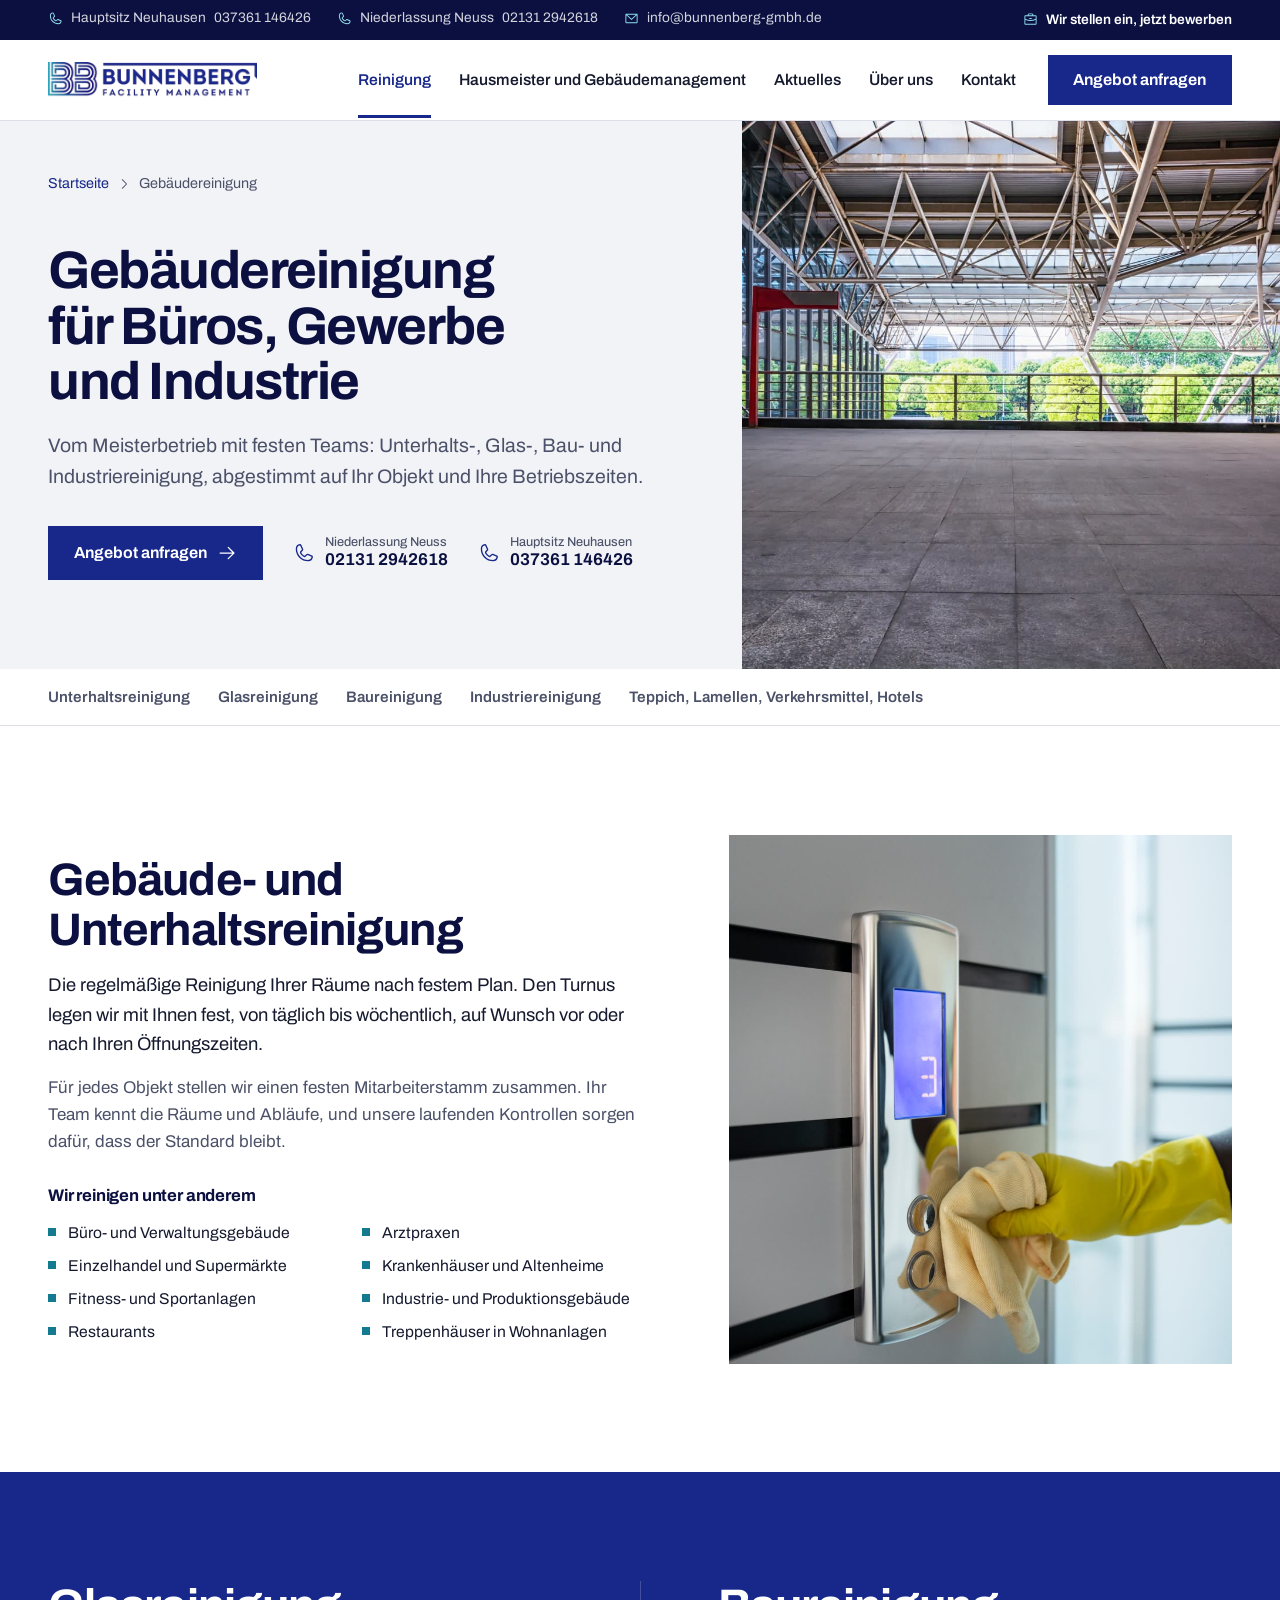
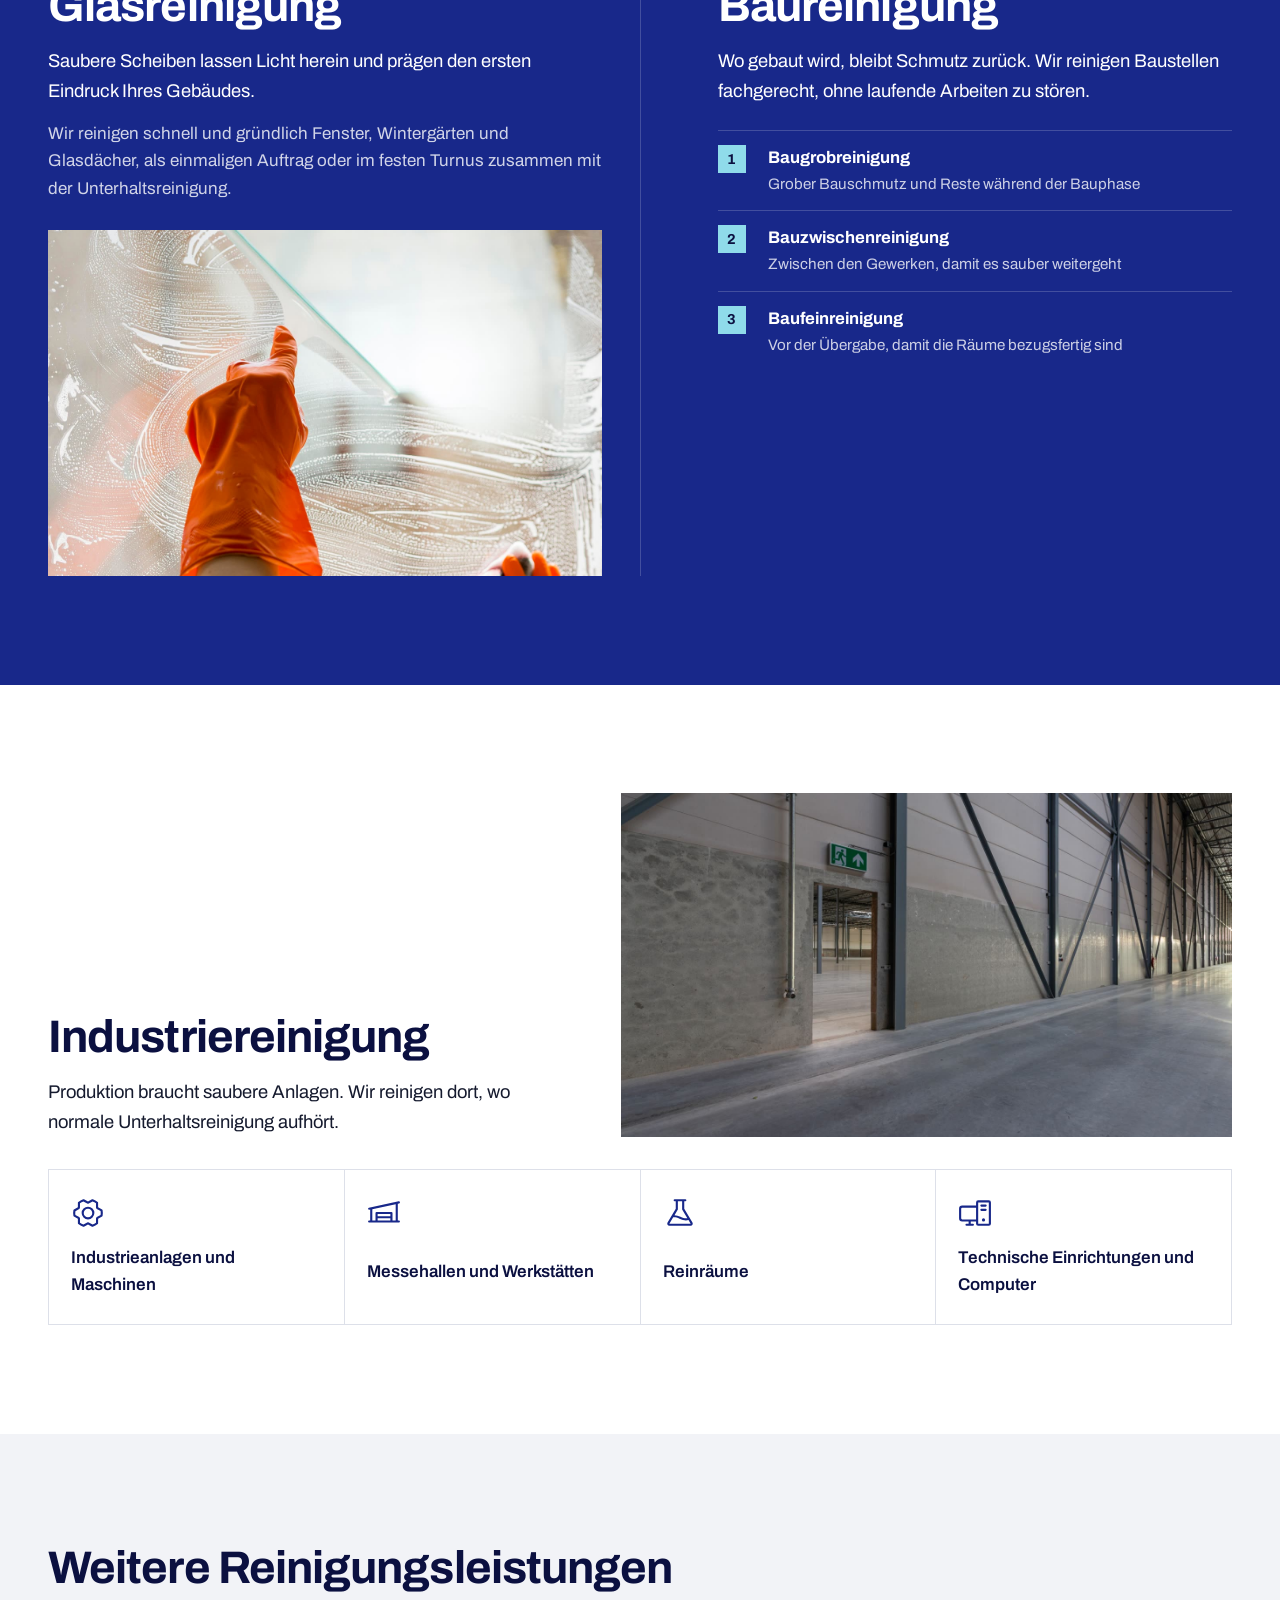
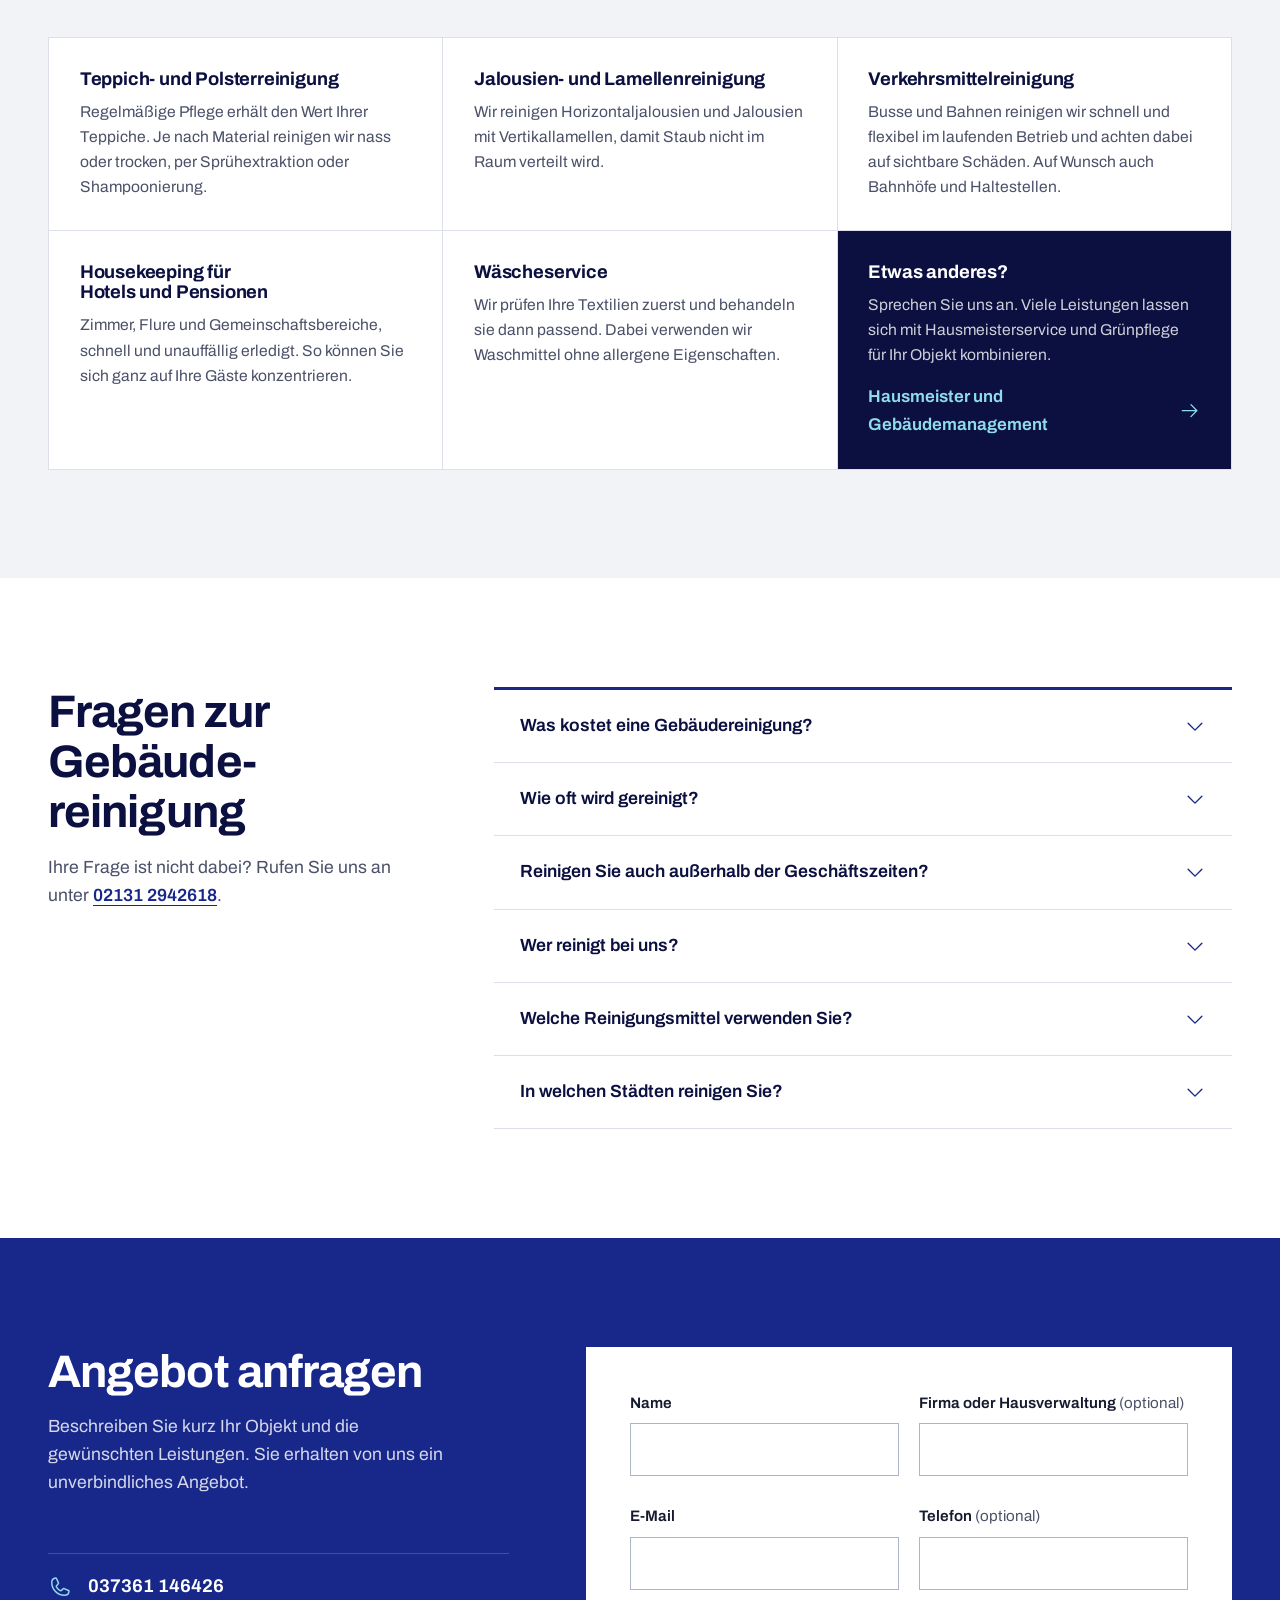
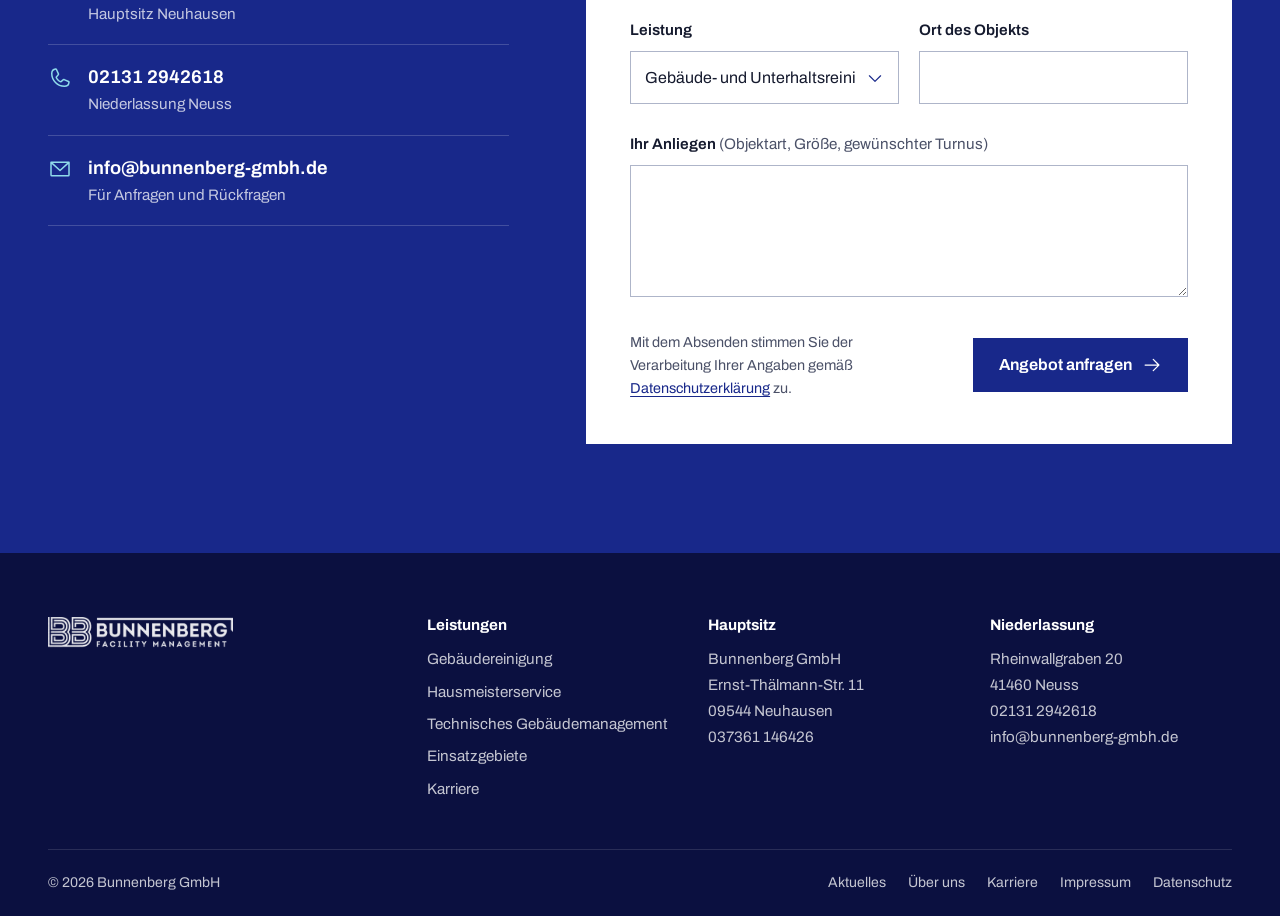
==== commit b40ae5e7: "Gebäudereinigung: eigene Fotos für Hero, Unterhalts-, Glas- und Industriereinigung Co-Authored-By: C" ====
--- a/gebaeudereinigung/index.html
+++ b/gebaeudereinigung/index.html
@@ -57,7 +57,7 @@
 
 <section class="page-hero" aria-labelledby="seite-titel">
   <div class="page-hero-photo">
-    <img src="../assets/img/gebaeudereinigung-boden.jpg" alt="Bodenreinigung mit Wasserschieber auf einem gefliesten Hallenboden" width="1200" height="800" fetchpriority="high">
+    <img src="../assets/img/reinigung-hallenboden.jpg" alt="Gepflegte Halle mit Glasfront, Stahldach und sauberem Steinboden" width="1400" height="934" fetchpriority="high">
   </div>
   <div class="wrap page-hero-inner">
     <nav class="crumbs" aria-label="Brotkrümelnavigation"><a href="../">Startseite</a><svg class="icon" aria-hidden="true" focusable="false" viewBox="0 0 256 256" fill="currentColor"><path d="M181.66,133.66l-80,80a8,8,0,0,1-11.32-11.32L164.69,128,90.34,53.66a8,8,0,0,1,11.32-11.32l80,80A8,8,0,0,1,181.66,133.66Z"/></svg><span aria-current="page">Gebäudereinigung</span></nav>
@@ -101,7 +101,7 @@
         <li>Treppenhäuser in Wohnanlagen</li>
       </ul>
     </div>
-    <figure class="svc-img reveal"><img src="../assets/img/reinigungsutensilien-flur.jpg" alt="Wischmopp, Eimer und Reinigungsmittel in einem hellen Flur mit Fensterfront" width="1400" height="934" loading="lazy"></figure>
+    <figure class="svc-img reveal"><img src="../assets/img/unterhaltsreinigung-aufzug.jpg" alt="Reinigung der Aufzugtasten mit Tuch und Schutzhandschuh" width="1000" height="1500" loading="lazy"></figure>
   </div>
 </section>
 
@@ -111,6 +111,7 @@
       <h2 id="t-glas">Glasreinigung</h2>
       <p class="svc-lead">Saubere Scheiben lassen Licht herein und prägen den ersten Eindruck Ihres Gebäudes.</p>
       <p>Wir reinigen schnell und gründlich Fenster, Wintergärten und Glasdächer, als einmaligen Auftrag oder im festen Turnus zusammen mit der Unterhaltsreinigung.</p>
+      <figure class="band-img"><img src="../assets/img/glasreinigung-fenster.jpg" alt="Fensterreinigung mit Abzieher und Schutzhandschuh" width="1400" height="1050" loading="lazy"></figure>
     </div>
     <div class="reveal" id="baureinigung">
       <h2 id="t-bau">Baureinigung</h2>
@@ -126,8 +127,13 @@
 
 <section class="section" id="industriereinigung" aria-labelledby="t-industrie">
   <div class="wrap svc-wide reveal">
-    <h2 id="t-industrie">Industriereinigung</h2>
-    <p class="svc-lead">Produktion braucht saubere Anlagen. Wir reinigen dort, wo normale Unterhaltsreinigung aufhört.</p>
+    <div class="wide-head">
+      <div>
+        <h2 id="t-industrie">Industriereinigung</h2>
+        <p class="svc-lead">Produktion braucht saubere Anlagen. Wir reinigen dort, wo normale Unterhaltsreinigung aufhört.</p>
+      </div>
+      <figure class="wide-img"><img src="../assets/img/industriereinigung-halle.jpg" alt="Leere Industriehalle mit Betonboden und Stahlträgern" width="1400" height="1032" loading="lazy"></figure>
+    </div>
     <ul class="tiles">
       <li><svg class="icon" aria-hidden="true" focusable="false" viewBox="0 0 256 256" fill="currentColor"><path d="M128,80a48,48,0,1,0,48,48A48.05,48.05,0,0,0,128,80Zm0,80a32,32,0,1,1,32-32A32,32,0,0,1,128,160Zm109.94-52.79a8,8,0,0,0-3.89-5.4l-29.83-17-.12-33.62a8,8,0,0,0-2.83-6.08,111.91,111.91,0,0,0-36.72-20.67,8,8,0,0,0-6.46.59L128,41.85,97.88,25a8,8,0,0,0-6.47-.6A112.1,112.1,0,0,0,54.73,45.15a8,8,0,0,0-2.83,6.07l-.15,33.65-29.83,17a8,8,0,0,0-3.89,5.4,106.47,106.47,0,0,0,0,41.56,8,8,0,0,0,3.89,5.4l29.83,17,.12,33.62a8,8,0,0,0,2.83,6.08,111.91,111.91,0,0,0,36.72,20.67,8,8,0,0,0,6.46-.59L128,214.15,158.12,231a7.91,7.91,0,0,0,3.9,1,8.09,8.09,0,0,0,2.57-.42,112.1,112.1,0,0,0,36.68-20.73,8,8,0,0,0,2.83-6.07l.15-33.65,29.83-17a8,8,0,0,0,3.89-5.4A106.47,106.47,0,0,0,237.94,107.21Zm-15,34.91-28.57,16.25a8,8,0,0,0-3,3c-.58,1-1.19,2.06-1.81,3.06a7.94,7.94,0,0,0-1.22,4.21l-.15,32.25a95.89,95.89,0,0,1-25.37,14.3L134,199.13a8,8,0,0,0-3.91-1h-.19c-1.21,0-2.43,0-3.64,0a8.08,8.08,0,0,0-4.1,1l-28.84,16.1A96,96,0,0,1,67.88,201l-.11-32.2a8,8,0,0,0-1.22-4.22c-.62-1-1.23-2-1.8-3.06a8.09,8.09,0,0,0-3-3.06l-28.6-16.29a90.49,90.49,0,0,1,0-28.26L61.67,97.63a8,8,0,0,0,3-3c.58-1,1.19-2.06,1.81-3.06a7.94,7.94,0,0,0,1.22-4.21l.15-32.25a95.89,95.89,0,0,1,25.37-14.3L122,56.87a8,8,0,0,0,4.1,1c1.21,0,2.43,0,3.64,0a8.08,8.08,0,0,0,4.1-1l28.84-16.1A96,96,0,0,1,188.12,55l.11,32.2a8,8,0,0,0,1.22,4.22c.62,1,1.23,2,1.8,3.06a8.09,8.09,0,0,0,3,3.06l28.6,16.29A90.49,90.49,0,0,1,222.9,142.12Z"/></svg><span>Industrieanlagen und Maschinen</span></li>
       <li><svg class="icon" aria-hidden="true" focusable="false" viewBox="0 0 256 256" fill="currentColor"><path d="M240,184h-8V57.9l9.67-2.08a8,8,0,1,0-3.35-15.64l-224,48A8,8,0,0,0,16,104a8.16,8.16,0,0,0,1.69-.18L24,102.47V184H16a8,8,0,0,0,0,16H240a8,8,0,0,0,0-16ZM40,99,216,61.33V184H192V128a8,8,0,0,0-8-8H72a8,8,0,0,0-8,8v56H40Zm136,53H80V136h96ZM80,168h96v16H80Z"/></svg><span>Messehallen und Werkstätten</span></li>
--- a/assets/css/style.css
+++ b/assets/css/style.css
@@ -479,3 +479,11 @@
 }
 .nav a[aria-current="page"] { color: var(--navy); }
 .nav a[aria-current="page"]::after { transform: scaleX(1); }
+.svc-img img { object-position: 50% 55%; }
+.band-img { margin: 28px 0 0; aspect-ratio: 16 / 10; overflow: hidden; }
+.band-img img { width: 100%; height: 100%; object-fit: cover; }
+.wide-head { display: grid; grid-template-columns: minmax(0, 5fr) minmax(0, 6fr); gap: clamp(32px, 5vw, 80px); align-items: end; }
+.wide-img { margin: 0; aspect-ratio: 16 / 9; overflow: hidden; background: var(--grey); }
+.wide-img img { width: 100%; height: 100%; object-fit: cover; object-position: 50% 60%; }
+.page-hero-photo img { object-position: 50% 45%; }
+@media (max-width: 960px) { .wide-head { grid-template-columns: 1fr; } }
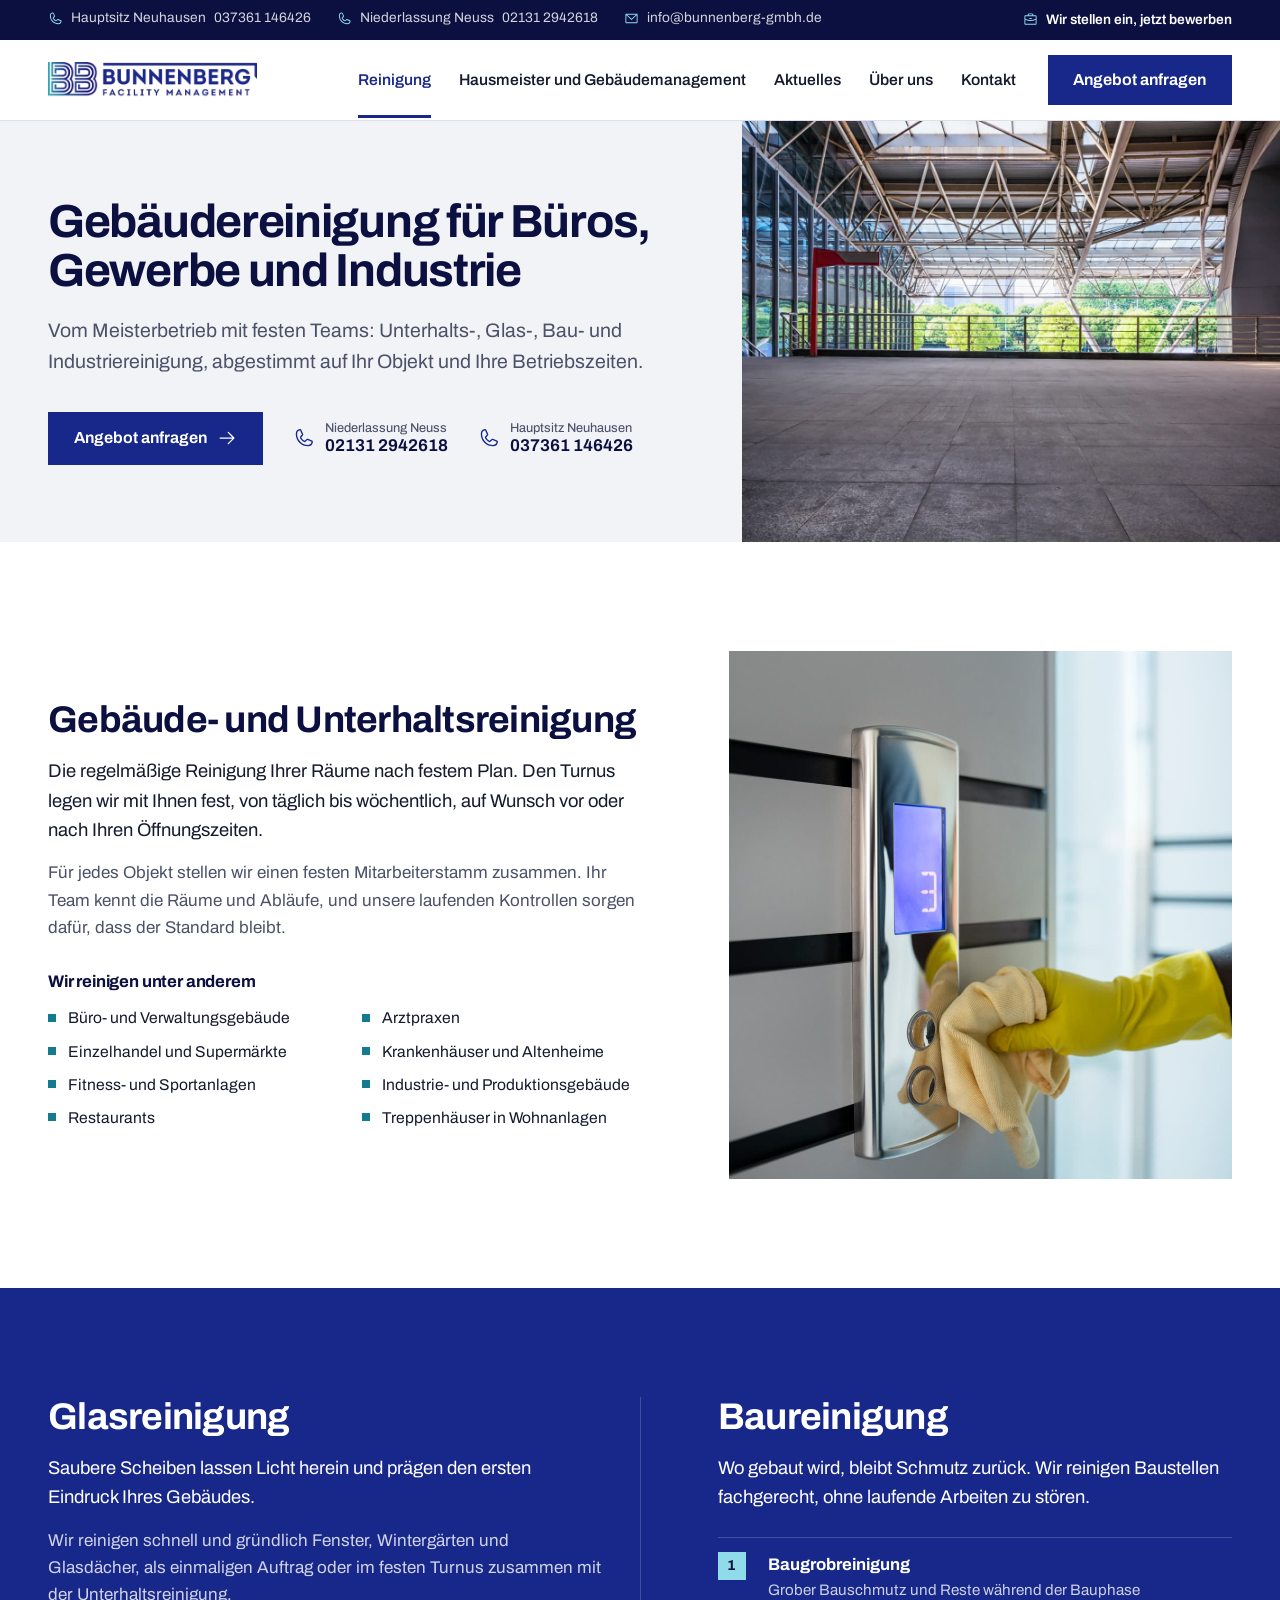
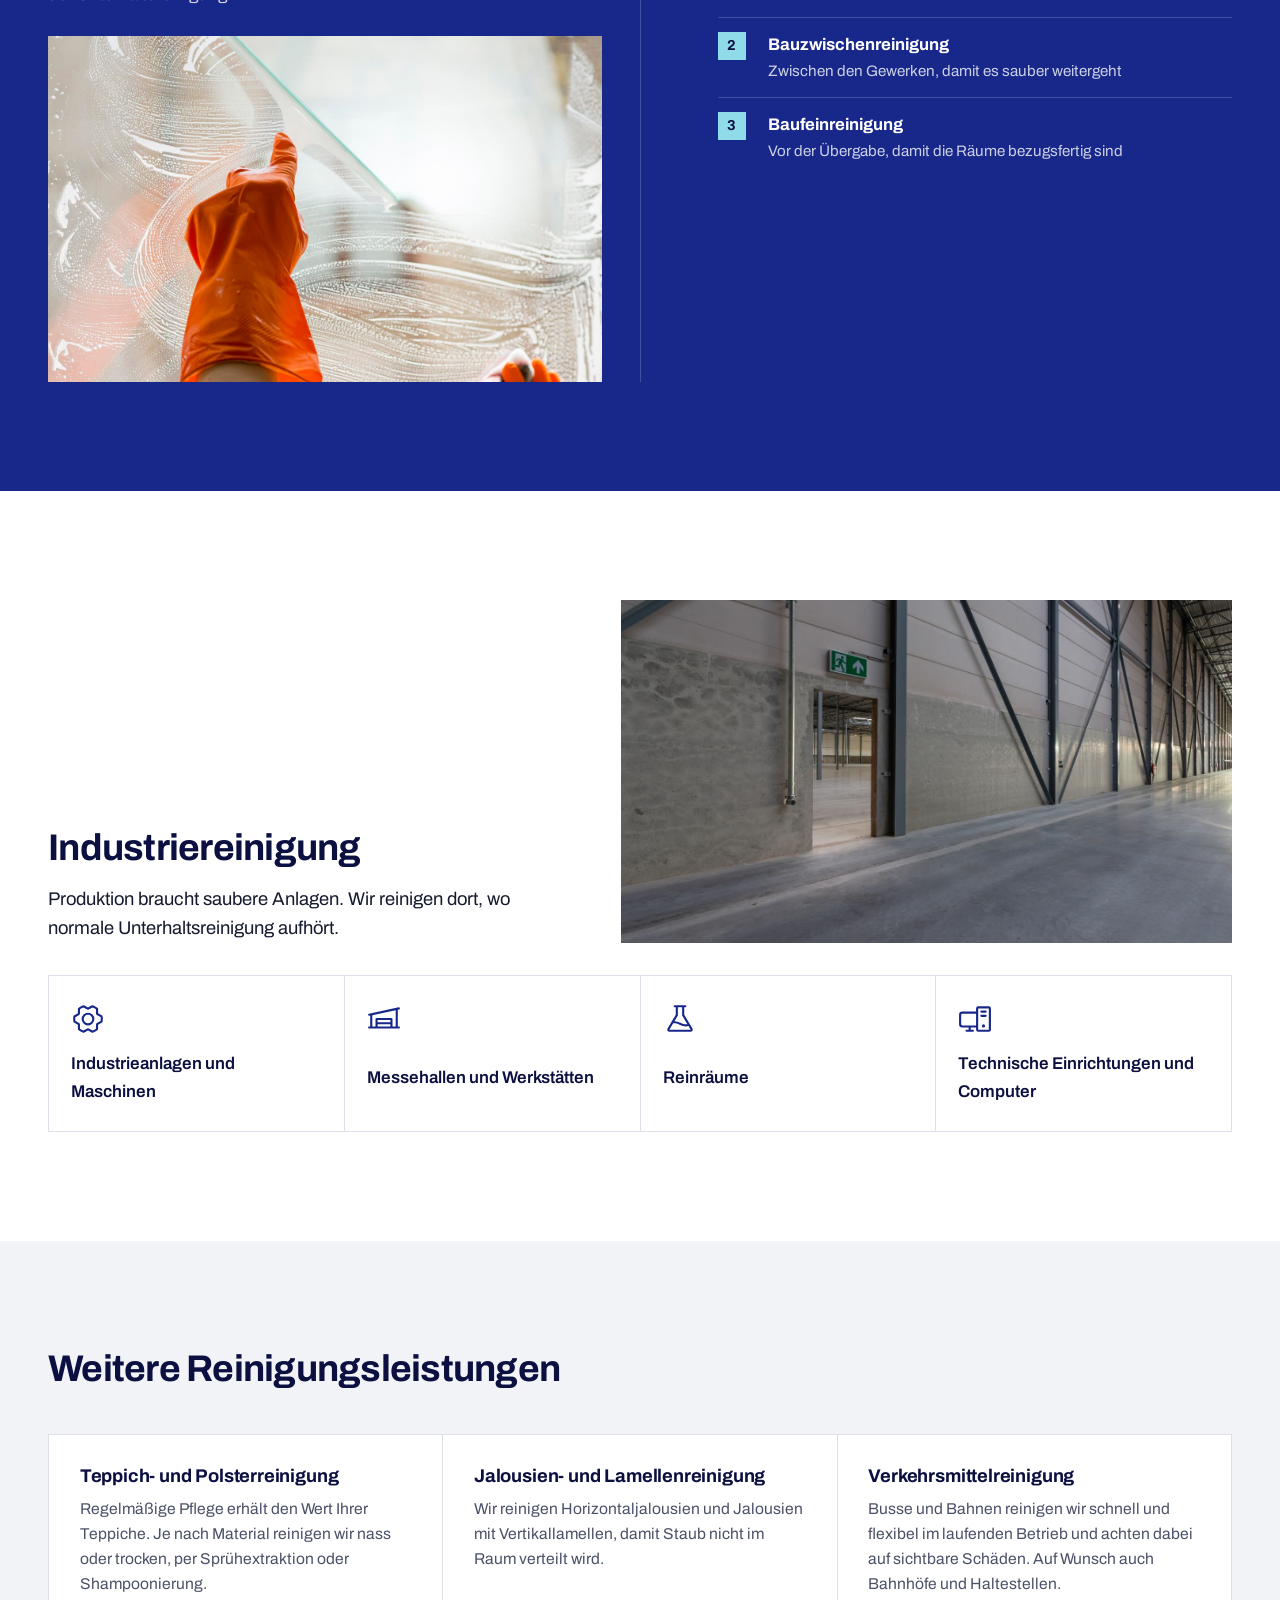
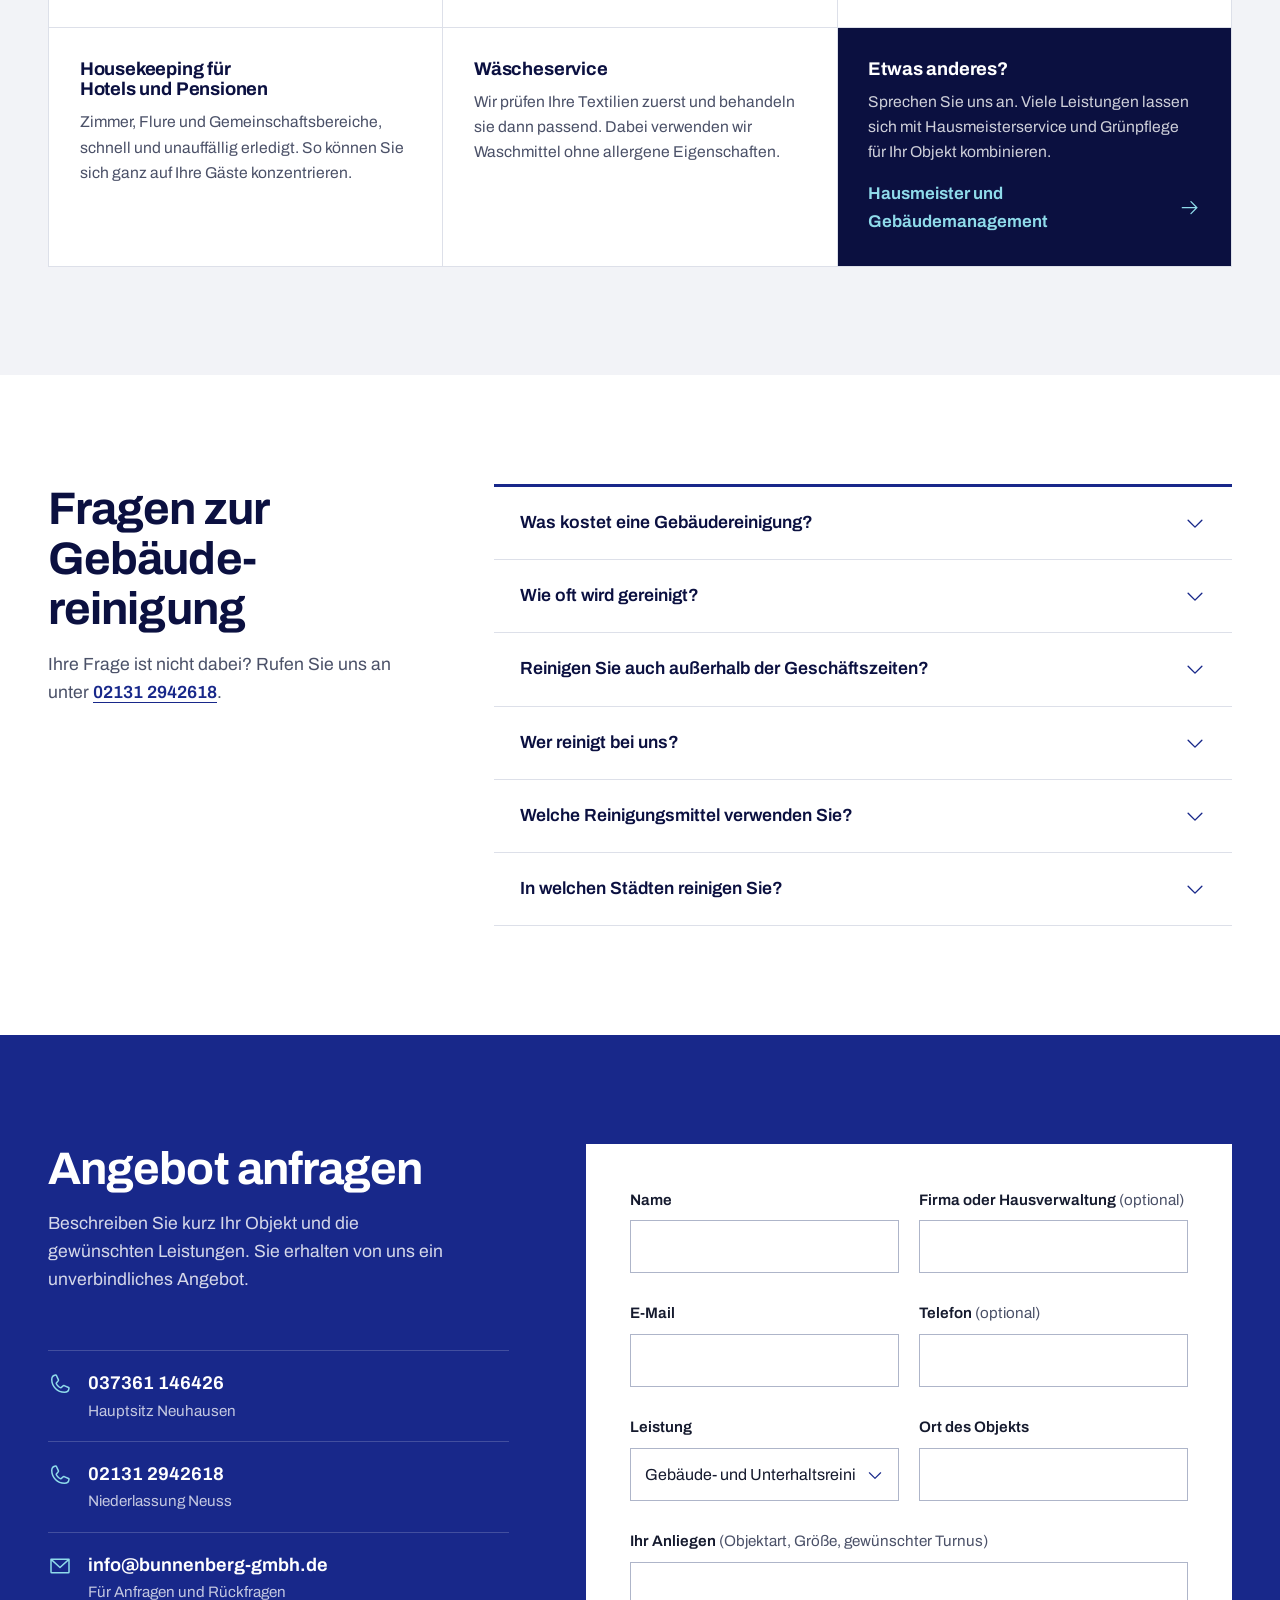
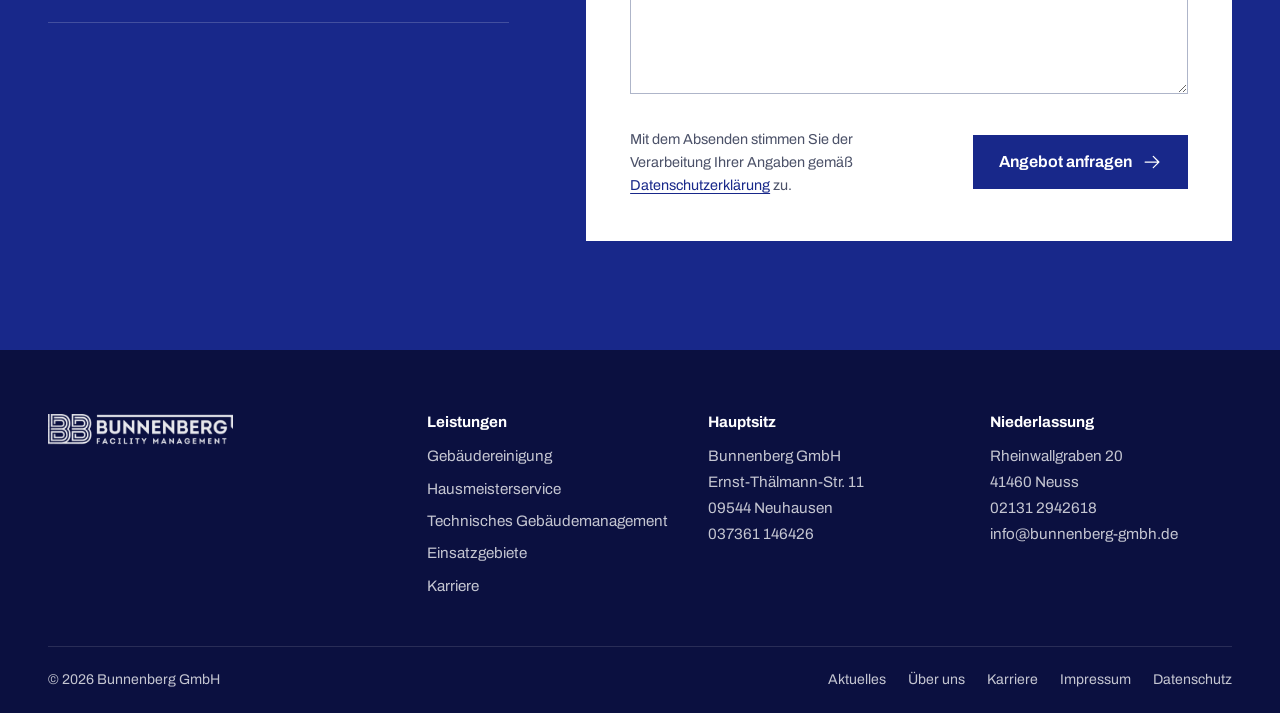
==== commit c15144a8: "Gebäudereinigung: Brotkrümel und Sprungleiste entfernt, Überschriften-Hierarchie Co-Authored-By: Cla" ====
--- a/gebaeudereinigung/index.html
+++ b/gebaeudereinigung/index.html
@@ -16,7 +16,7 @@
 <meta name="theme-color" content="#18288a">
 <link rel="preload" href="../assets/fonts/archivo-var.woff2" as="font" type="font/woff2" crossorigin>
 <link rel="stylesheet" href="../assets/css/style.css">
-<script type="application/ld+json">{"@context": "https://schema.org", "@graph": [{"@type": "Service", "name": "Gebäudereinigung", "serviceType": ["Unterhaltsreinigung", "Glasreinigung", "Baureinigung", "Industriereinigung", "Teppichreinigung", "Lamellenreinigung", "Verkehrsmittelreinigung", "Housekeeping", "Wäscheservice"], "url": "https://bunnenberg-gmbh.de/gebaeudereinigung/", "provider": {"@type": "LocalBusiness", "@id": "https://bunnenberg-gmbh.de/#organisation", "name": "Bunnenberg GmbH"}, "areaServed": [{"@type": "City", "name": "Neuss"}, {"@type": "City", "name": "Düsseldorf"}, {"@type": "City", "name": "Krefeld"}, {"@type": "City", "name": "Mönchengladbach"}, {"@type": "City", "name": "Köln"}, {"@type": "City", "name": "Bonn"}, {"@type": "City", "name": "Bremen"}, {"@type": "City", "name": "Bremerhaven"}, {"@type": "City", "name": "Loxstedt"}, {"@type": "City", "name": "Annaberg-Buchholz"}, {"@type": "City", "name": "Nossen"}, {"@type": "City", "name": "Cottbus"}, {"@type": "City", "name": "Neuhausen/Erzgeb."}]}, {"@type": "BreadcrumbList", "itemListElement": [{"@type": "ListItem", "position": 1, "name": "Startseite", "item": "https://bunnenberg-gmbh.de/"}, {"@type": "ListItem", "position": 2, "name": "Gebäudereinigung", "item": "https://bunnenberg-gmbh.de/gebaeudereinigung/"}]}, {"@type": "FAQPage", "mainEntity": [{"@type": "Question", "name": "Was kostet eine Gebäudereinigung?", "acceptedAnswer": {"@type": "Answer", "text": "Der Preis hängt von der Fläche, der Art des Objekts, dem Turnus und den gewünschten Leistungen ab. Beschreiben Sie uns Ihr Objekt, Sie erhalten ein unverbindliches Angebot mit nachvollziehbarem Preis."}}, {"@type": "Question", "name": "Wie oft wird gereinigt?", "acceptedAnswer": {"@type": "Answer", "text": "Das legen wir gemeinsam mit Ihnen fest. Üblich sind tägliche, mehrmals wöchentliche oder wöchentliche Einsätze. Glas- und Grundreinigungen planen wir in größeren Abständen dazu."}}, {"@type": "Question", "name": "Reinigen Sie auch außerhalb der Geschäftszeiten?", "acceptedAnswer": {"@type": "Answer", "text": "Ja. Wir richten die Einsatzzeiten nach Ihrem Betrieb, zum Beispiel vor oder nach den Öffnungszeiten, damit Ihr Alltag ungestört bleibt."}}, {"@type": "Question", "name": "Wer reinigt bei uns?", "acceptedAnswer": {"@type": "Answer", "text": "Ein fester Mitarbeiterstamm, der Ihr Objekt kennt. Unsere Mitarbeiter werden gründlich eingearbeitet, an modernen Geräten geschult und regelmäßig fortgebildet."}}, {"@type": "Question", "name": "Welche Reinigungsmittel verwenden Sie?", "acceptedAnswer": {"@type": "Answer", "text": "Wir prüfen laufend neue Geräte und Verfahren und setzen, wo es möglich ist, umweltfreundlichere Reinigungsmittel ein."}}, {"@type": "Question", "name": "In welchen Städten reinigen Sie?", "acceptedAnswer": {"@type": "Answer", "text": "In Neuss, Düsseldorf, Krefeld, Mönchengladbach, Köln und Bonn, in Bremen, Bremerhaven und Loxstedt sowie in Neuhausen, Annaberg-Buchholz, Nossen und Cottbus. Auch das Umland dieser Städte betreuen wir."}}]}]}</script>
+<script type="application/ld+json">{"@context": "https://schema.org", "@graph": [{"@type": "Service", "name": "Gebäudereinigung", "serviceType": ["Unterhaltsreinigung", "Glasreinigung", "Baureinigung", "Industriereinigung", "Teppichreinigung", "Lamellenreinigung", "Verkehrsmittelreinigung", "Housekeeping", "Wäscheservice"], "url": "https://bunnenberg-gmbh.de/gebaeudereinigung/", "provider": {"@type": "LocalBusiness", "@id": "https://bunnenberg-gmbh.de/#organisation", "name": "Bunnenberg GmbH"}, "areaServed": [{"@type": "City", "name": "Neuss"}, {"@type": "City", "name": "Düsseldorf"}, {"@type": "City", "name": "Krefeld"}, {"@type": "City", "name": "Mönchengladbach"}, {"@type": "City", "name": "Köln"}, {"@type": "City", "name": "Bonn"}, {"@type": "City", "name": "Bremen"}, {"@type": "City", "name": "Bremerhaven"}, {"@type": "City", "name": "Loxstedt"}, {"@type": "City", "name": "Annaberg-Buchholz"}, {"@type": "City", "name": "Nossen"}, {"@type": "City", "name": "Cottbus"}, {"@type": "City", "name": "Neuhausen/Erzgeb."}]}, {"@type": "FAQPage", "mainEntity": [{"@type": "Question", "name": "Was kostet eine Gebäudereinigung?", "acceptedAnswer": {"@type": "Answer", "text": "Der Preis hängt von der Fläche, der Art des Objekts, dem Turnus und den gewünschten Leistungen ab. Beschreiben Sie uns Ihr Objekt, Sie erhalten ein unverbindliches Angebot mit nachvollziehbarem Preis."}}, {"@type": "Question", "name": "Wie oft wird gereinigt?", "acceptedAnswer": {"@type": "Answer", "text": "Das legen wir gemeinsam mit Ihnen fest. Üblich sind tägliche, mehrmals wöchentliche oder wöchentliche Einsätze. Glas- und Grundreinigungen planen wir in größeren Abständen dazu."}}, {"@type": "Question", "name": "Reinigen Sie auch außerhalb der Geschäftszeiten?", "acceptedAnswer": {"@type": "Answer", "text": "Ja. Wir richten die Einsatzzeiten nach Ihrem Betrieb, zum Beispiel vor oder nach den Öffnungszeiten, damit Ihr Alltag ungestört bleibt."}}, {"@type": "Question", "name": "Wer reinigt bei uns?", "acceptedAnswer": {"@type": "Answer", "text": "Ein fester Mitarbeiterstamm, der Ihr Objekt kennt. Unsere Mitarbeiter werden gründlich eingearbeitet, an modernen Geräten geschult und regelmäßig fortgebildet."}}, {"@type": "Question", "name": "Welche Reinigungsmittel verwenden Sie?", "acceptedAnswer": {"@type": "Answer", "text": "Wir prüfen laufend neue Geräte und Verfahren und setzen, wo es möglich ist, umweltfreundlichere Reinigungsmittel ein."}}, {"@type": "Question", "name": "In welchen Städten reinigen Sie?", "acceptedAnswer": {"@type": "Answer", "text": "In Neuss, Düsseldorf, Krefeld, Mönchengladbach, Köln und Bonn, in Bremen, Bremerhaven und Loxstedt sowie in Neuhausen, Annaberg-Buchholz, Nossen und Cottbus. Auch das Umland dieser Städte betreuen wir."}}]}]}</script>
 </head>
 <body>
 <a class="sr-only" href="#inhalt">Zum Inhalt springen</a>
@@ -60,7 +60,6 @@
     <img src="../assets/img/reinigung-hallenboden.jpg" alt="Gepflegte Halle mit Glasfront, Stahldach und sauberem Steinboden" width="1400" height="934" fetchpriority="high">
   </div>
   <div class="wrap page-hero-inner">
-    <nav class="crumbs" aria-label="Brotkrümelnavigation"><a href="../">Startseite</a><svg class="icon" aria-hidden="true" focusable="false" viewBox="0 0 256 256" fill="currentColor"><path d="M181.66,133.66l-80,80a8,8,0,0,1-11.32-11.32L164.69,128,90.34,53.66a8,8,0,0,1,11.32-11.32l80,80A8,8,0,0,1,181.66,133.66Z"/></svg><span aria-current="page">Gebäudereinigung</span></nav>
     <h1 id="seite-titel">Gebäude&shy;reinigung für Büros, Gewerbe und Industrie</h1>
     <p class="page-lead">Vom Meisterbetrieb mit festen Teams: Unterhalts-, Glas-, Bau- und Industriereinigung, abgestimmt auf Ihr Objekt und Ihre Betriebszeiten.</p>
     <div class="hero-actions">
@@ -71,17 +70,6 @@
   </div>
 </section>
 
-<nav class="svc-nav" aria-label="Reinigungsleistungen auf dieser Seite">
-  <div class="wrap">
-    <ul>
-      <li><a href="#unterhaltsreinigung">Unterhaltsreinigung</a></li>
-      <li><a href="#glasreinigung">Glasreinigung</a></li>
-      <li><a href="#baureinigung">Baureinigung</a></li>
-      <li><a href="#industriereinigung">Industriereinigung</a></li>
-      <li><a href="#weitere">Teppich, Lamellen, Verkehrsmittel, Hotels</a></li>
-    </ul>
-  </div>
-</nav>
 
 <section class="section" id="unterhaltsreinigung" aria-labelledby="t-unterhalt">
   <div class="wrap svc-split">
--- a/assets/css/style.css
+++ b/assets/css/style.css
@@ -487,3 +487,10 @@
 .wide-img img { width: 100%; height: 100%; object-fit: cover; object-position: 50% 60%; }
 .page-hero-photo img { object-position: 50% 45%; }
 @media (max-width: 960px) { .wide-head { grid-template-columns: 1fr; } }
+/* Unterseiten-Hero ohne Brotkrümel, Überschrift max. zwei Zeilen */
+.page-hero-inner { padding-block: clamp(48px, 6vw, 88px); }
+.page-hero-inner > * { max-width: min(720px, 54%); }
+.page-hero h1 { font-size: clamp(2rem, 1.3rem + 2vw, 3rem); }
+[id] { scroll-margin-top: 100px; }
+@media (max-width: 960px) { .page-hero-inner > * { max-width: none; } }
+.svc-copy h2, .svc-two h2, .svc-wide h2, .svc-more h2 { font-size: clamp(1.7rem, 1.2rem + 1.4vw, 2.35rem); }
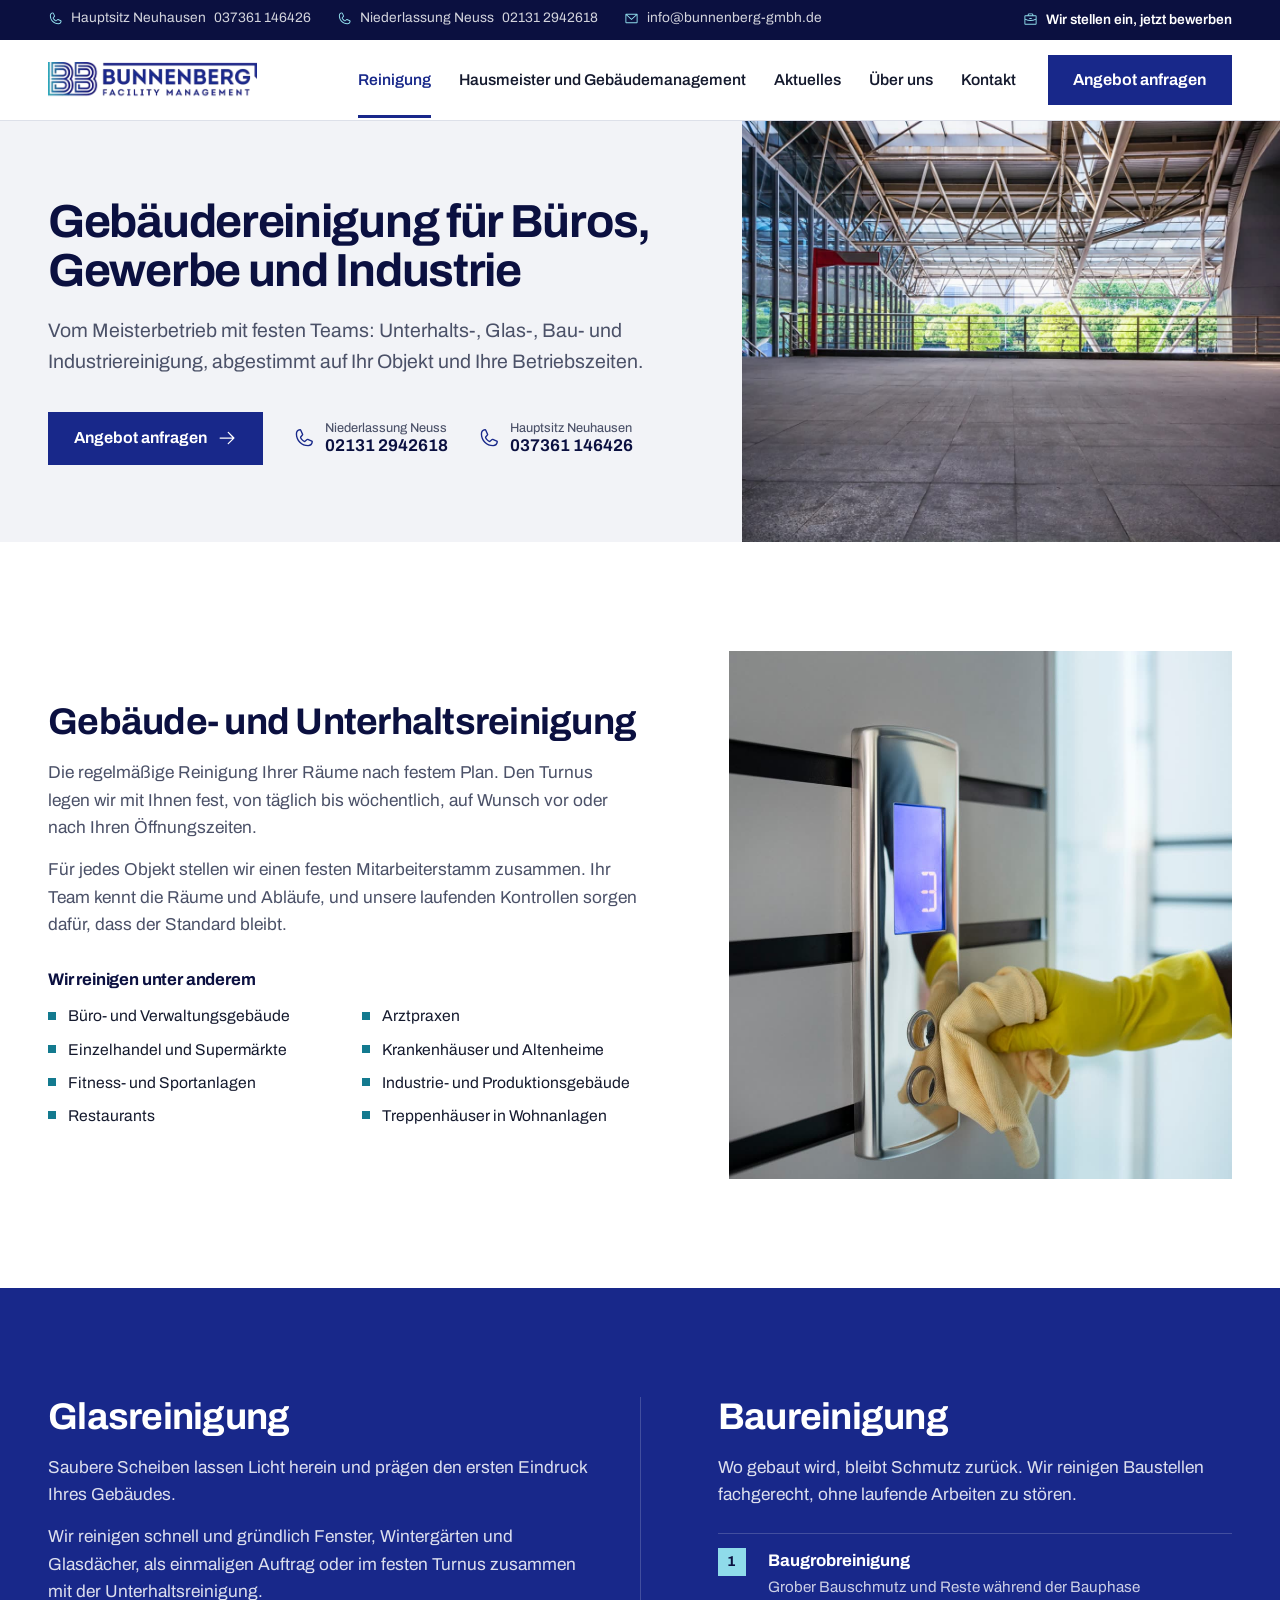
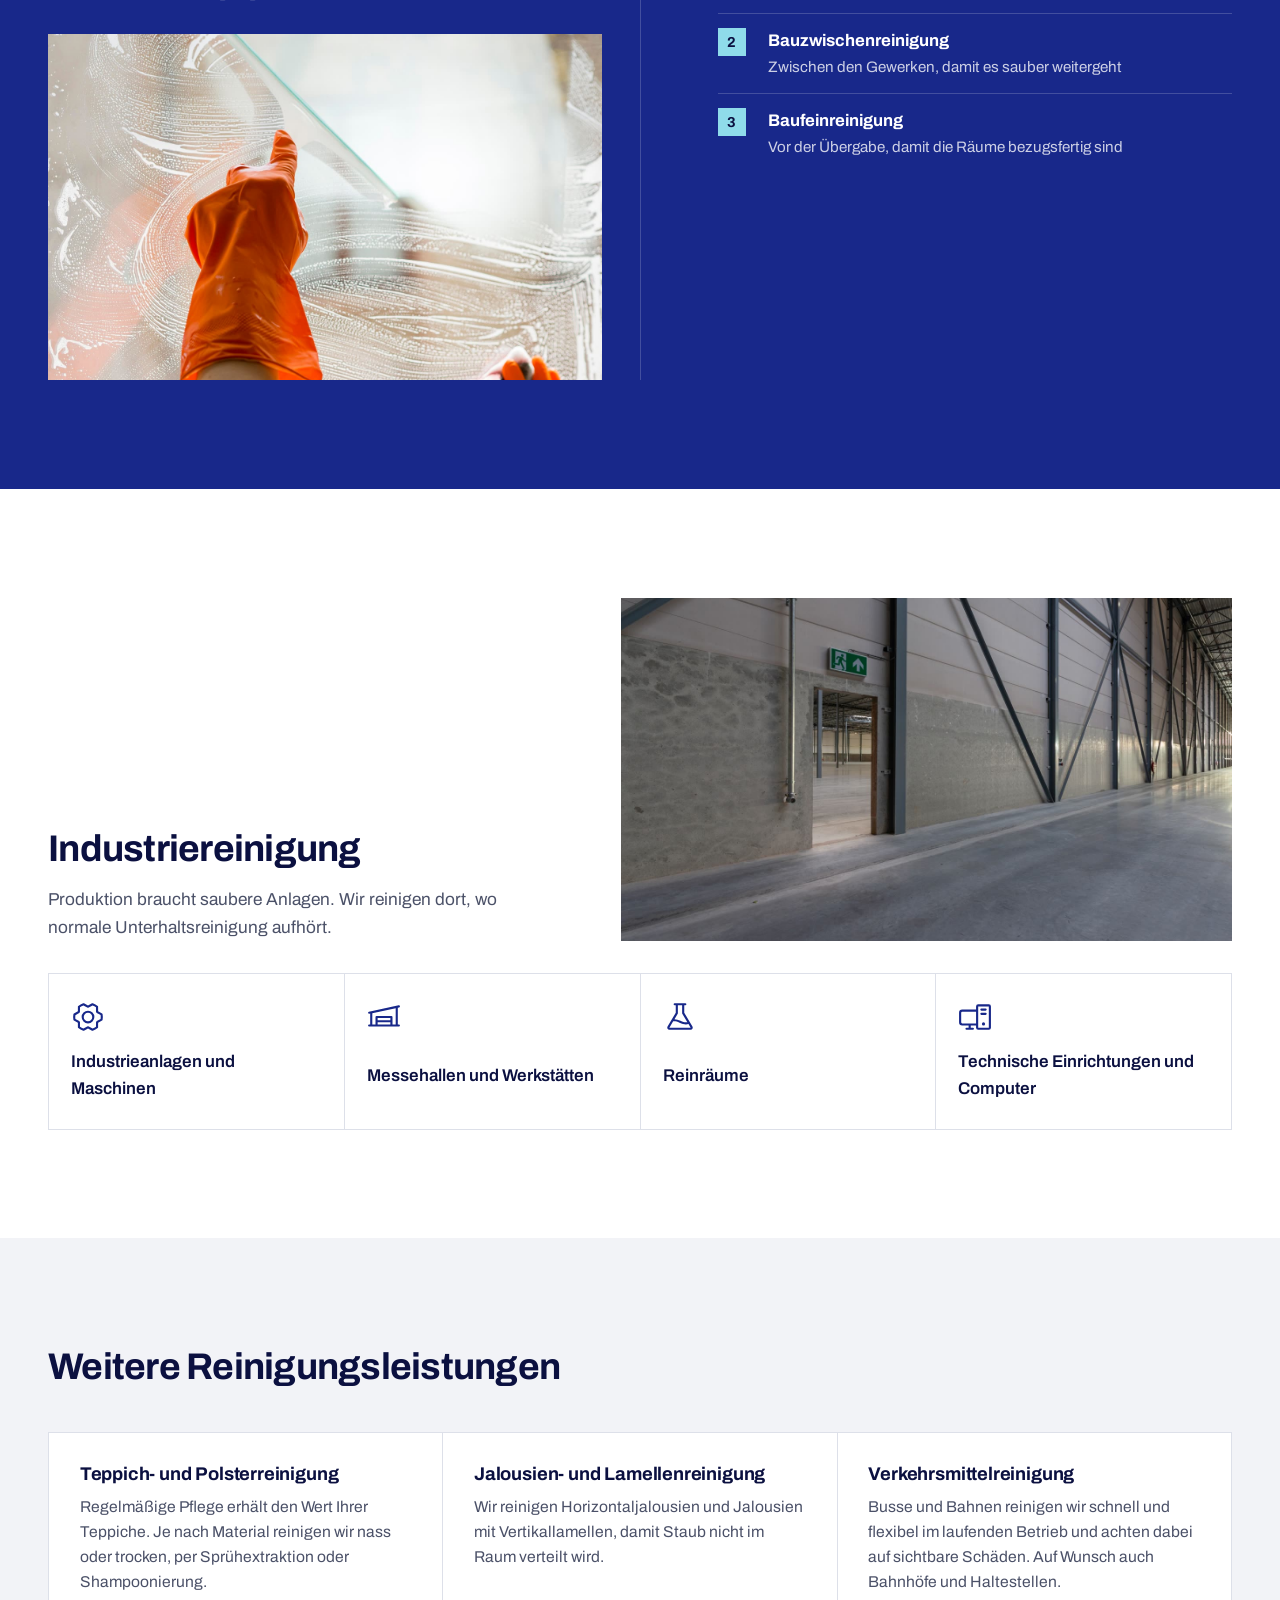
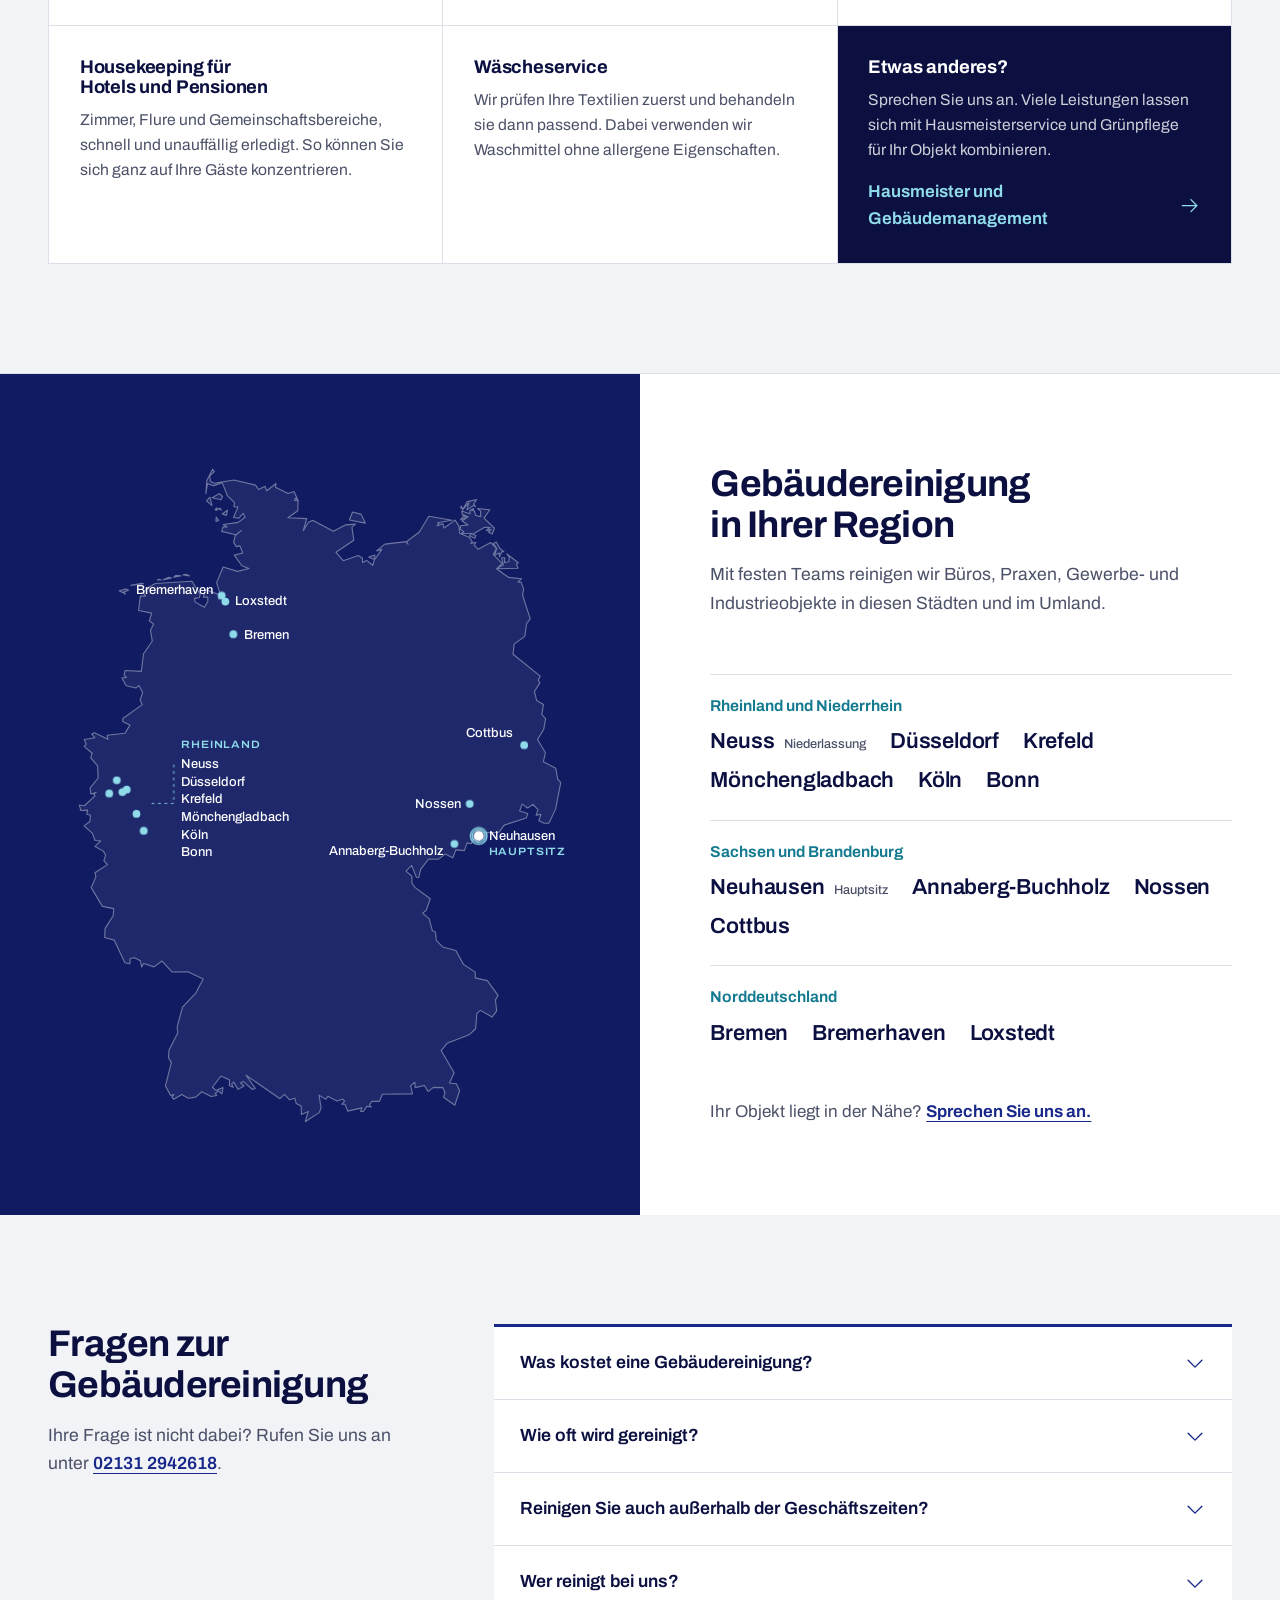
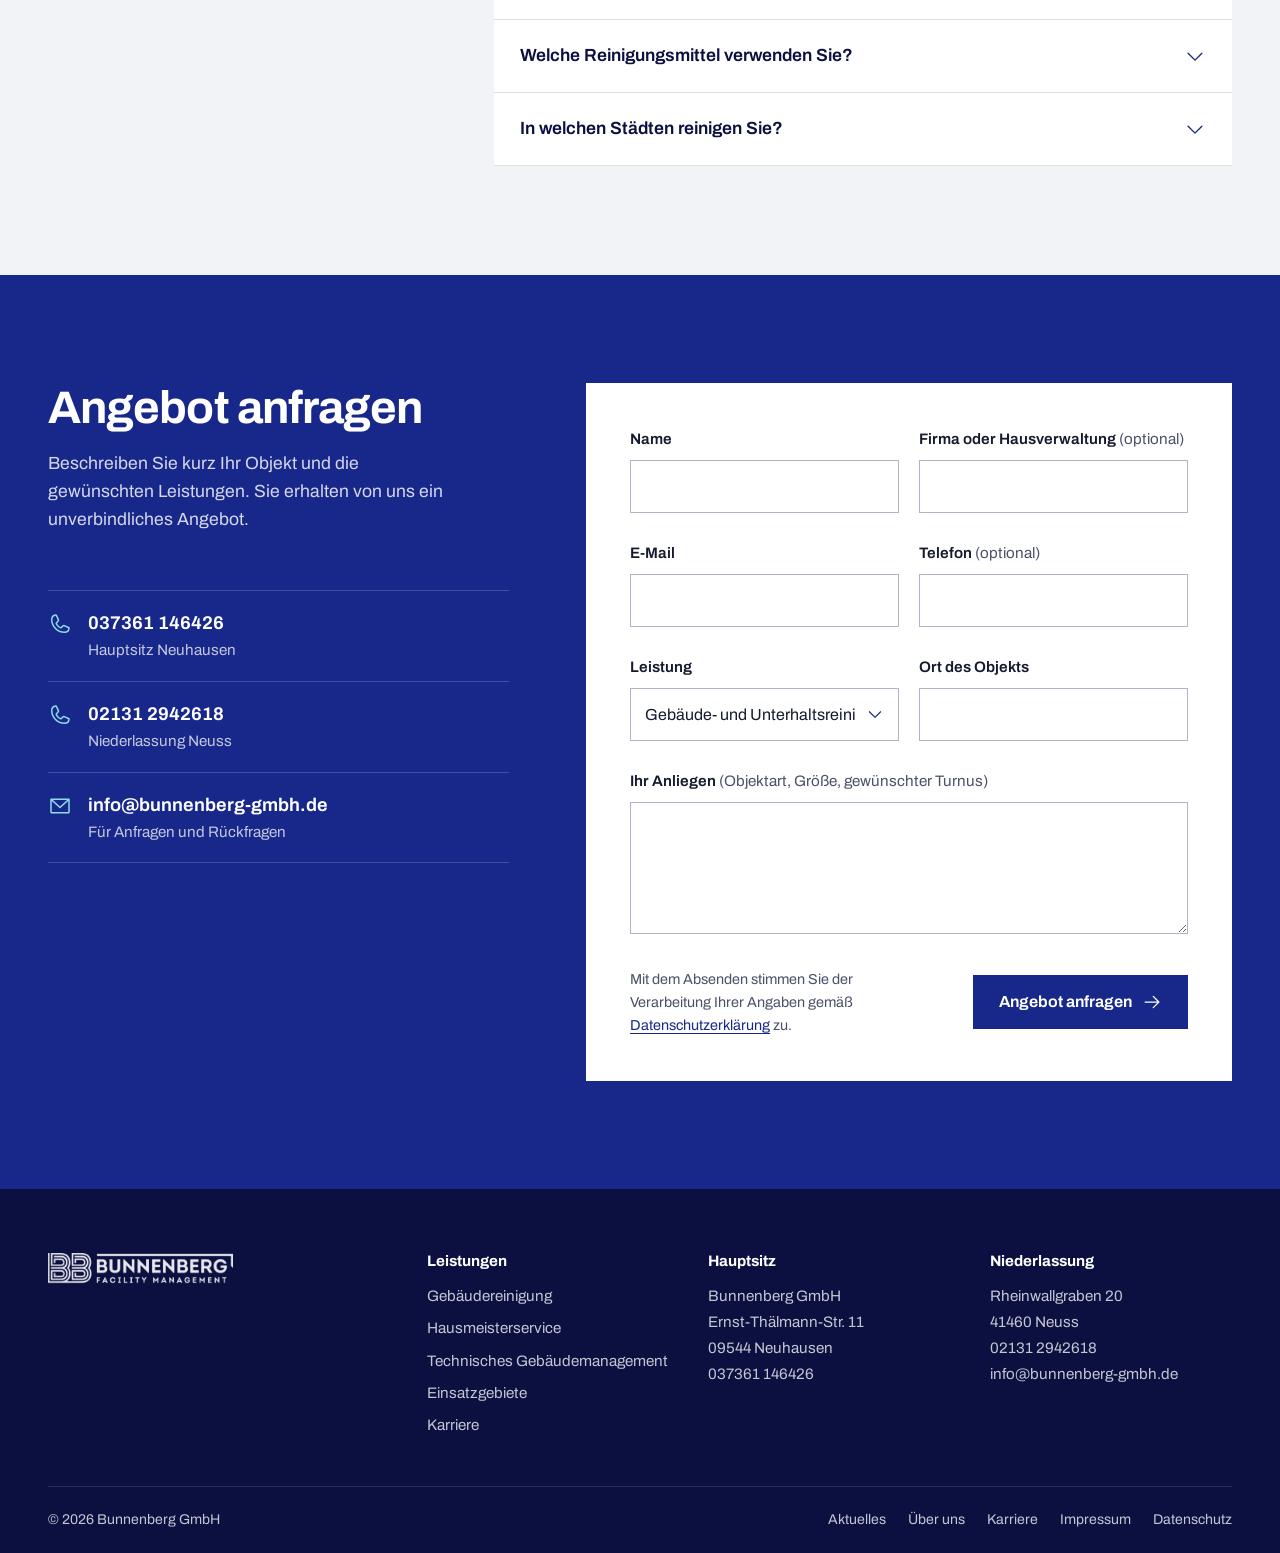
==== commit a0f4976e: "Gebäudereinigung: Einsatzgebiete mit Karte und Orten Co-Authored-By: Claude Opus 5.5 <noreply@anthro" ====
--- a/gebaeudereinigung/index.html
+++ b/gebaeudereinigung/index.html
@@ -164,6 +164,51 @@
   </div>
 </section>
 
+<section class="areas" id="einsatzgebiete" aria-labelledby="gebiete-titel">
+  <div class="areas-grid">
+    <figure class="map-panel">
+      <svg viewBox="0 0 540 726" role="img" aria-labelledby="karte-titel karte-desc"><title id="karte-titel">Einsatzgebiete der Bunnenberg GmbH</title><desc id="karte-desc">Deutschlandkarte mit den Einsatzgebieten Bremen, Bremerhaven, Loxstedt, Neuss, Düsseldorf, Krefeld, Mönchengladbach, Köln, Bonn, Cottbus, Nossen und Annaberg-Buchholz sowie dem Hauptsitz in Neuhausen.</desc><path class="map-land" d="M154.0 11.1 L156.0 13.7 L150.9 18.1 L151.7 24.0 L155.3 26.2 L177.0 22.7 L200.4 28.2 L203.7 33.0 L210.8 29.5 L212.4 34.3 L222.5 26.4 L221.9 30.4 L235.5 37.2 L241.9 35.0 L246.4 44.8 L243.5 42.2 L242.4 44.8 L246.4 45.0 L246.0 55.9 L235.4 63.4 L255.7 64.4 L251.9 77.5 L257.4 68.3 L262.5 66.3 L284.5 78.1 L297.2 71.2 L308.5 70.3 L304.5 73.6 L306.5 87.8 L287.3 100.8 L295.0 109.8 L311.4 104.3 L315.9 107.1 L315.9 111.7 L320.3 109.5 L327.0 114.8 L328.7 108.6 L322.7 106.0 L329.2 103.7 L329.1 108.6 L336.8 97.6 L331.1 99.2 L340.0 91.9 L363.0 89.2 L365.1 92.1 L363.4 89.4 L377.3 78.8 L387.5 61.9 L412.7 66.1 L396.8 68.9 L398.6 69.1 L396.5 72.2 L402.7 69.8 L404.0 74.5 L415.9 66.0 L420.1 72.5 L420.8 80.2 L431.1 84.4 L434.5 89.4 L432.9 91.3 L438.4 89.9 L436.5 92.9 L440.8 97.5 L454.3 90.2 L460.6 96.4 L457.1 103.1 L466.7 112.8 L461.6 117.9 L468.0 114.1 L466.2 106.7 L469.6 106.6 L469.3 111.7 L474.0 111.0 L474.3 106.1 L471.8 102.4 L484.2 112.1 L482.2 113.4 L483.9 118.0 L460.6 118.6 L473.8 127.9 L487.7 129.4 L483.8 132.7 L487.1 133.0 L490.0 140.3 L488.8 147.2 L497.1 172.7 L493.1 177.9 L491.2 191.6 L479.7 199.9 L478.5 210.9 L507.9 234.5 L505.7 238.7 L507.4 241.8 L501.6 251.1 L504.0 260.8 L511.3 265.2 L509.6 276.0 L513.7 280.4 L511.6 292.2 L504.9 303.0 L513.5 317.2 L511.2 327.0 L524.6 333.9 L526.6 345.5 L530.0 349.6 L524.4 378.4 L517.3 393.2 L512.0 393.4 L506.3 390.8 L508.6 383.8 L503.4 384.6 L505.4 378.7 L500.1 373.0 L494.2 376.9 L488.3 372.7 L485.6 380.1 L494.4 382.9 L492.7 387.8 L469.0 395.4 L463.1 403.2 L446.0 403.6 L441.2 414.2 L436.1 409.9 L433.4 415.6 L428.9 414.6 L425.9 422.9 L416.7 422.2 L413.5 430.7 L405.1 426.7 L398.1 432.2 L387.3 432.0 L378.7 443.2 L376.6 452.0 L374.1 451.7 L369.0 439.0 L362.9 445.1 L369.3 450.6 L369.3 458.2 L372.6 462.6 L389.1 474.9 L384.8 487.3 L380.9 490.5 L388.0 496.6 L391.4 509.6 L394.7 510.8 L395.6 519.8 L402.5 527.0 L416.7 530.9 L425.0 545.8 L437.7 554.2 L437.6 560.4 L450.7 563.4 L462.3 579.3 L459.5 584.2 L460.8 596.0 L455.8 602.7 L443.4 595.5 L439.5 598.4 L438.1 615.3 L431.0 621.9 L407.3 631.1 L400.8 638.9 L414.9 662.9 L409.8 673.9 L417.3 674.8 L420.8 682.3 L415.6 698.0 L403.4 689.3 L405.0 684.3 L402.5 678.9 L392.4 678.6 L386.8 683.2 L382.8 676.7 L372.7 678.9 L372.5 673.1 L367.9 676.8 L369.9 685.7 L337.4 686.0 L334.2 693.8 L326.1 693.7 L323.3 697.4 L325.3 699.8 L320.6 699.2 L316.8 704.7 L313.9 704.7 L315.2 700.8 L299.9 704.3 L297.0 696.9 L293.4 696.9 L296.6 693.4 L294.6 691.4 L288.3 693.4 L278.5 688.2 L276.3 691.6 L269.0 687.1 L271.2 700.9 L269.1 705.9 L254.1 715.7 L257.3 704.6 L249.9 708.0 L249.6 698.8 L244.3 696.1 L242.8 690.3 L237.3 692.1 L231.6 686.1 L226.8 690.9 L190.1 665.5 L200.2 679.6 L197.0 680.9 L187.2 672.4 L184.3 673.9 L188.0 677.2 L181.5 680.8 L176.7 673.0 L174.6 674.9 L176.2 678.6 L172.2 677.0 L172.3 670.7 L163.1 666.4 L153.8 678.5 L157.7 681.9 L165.3 678.9 L164.1 685.8 L160.4 682.4 L156.9 685.3 L158.6 687.5 L152.4 688.5 L142.4 683.4 L135.8 689.2 L127.7 690.4 L120.7 686.3 L112.1 691.5 L110.0 689.2 L112.1 686.4 L108.6 687.5 L103.1 677.1 L109.4 651.9 L106.3 646.3 L106.9 638.5 L116.4 619.7 L115.7 613.4 L121.5 592.1 L135.8 576.9 L143.8 561.6 L127.3 553.8 L110.1 554.0 L99.4 542.2 L90.7 548.5 L79.6 544.9 L77.4 548.7 L76.0 541.9 L69.8 538.7 L65.0 539.5 L64.7 545.2 L59.2 544.0 L47.7 519.6 L37.4 516.8 L37.9 506.9 L46.6 493.3 L47.3 485.6 L35.0 483.2 L22.9 462.9 L28.0 451.1 L26.9 446.9 L40.5 438.1 L36.6 433.9 L38.5 427.9 L36.0 423.5 L27.0 418.4 L33.1 412.4 L27.1 412.0 L24.0 404.1 L15.2 396.2 L21.5 391.5 L22.0 384.7 L18.1 383.7 L19.0 379.2 L11.8 379.6 L10.0 373.7 L15.5 374.5 L27.0 363.8 L25.5 361.9 L28.2 360.3 L22.5 361.8 L21.7 355.5 L30.4 344.5 L29.8 331.5 L22.4 322.8 L24.0 317.8 L15.2 310.4 L17.5 308.0 L15.3 302.9 L26.9 301.1 L23.4 297.1 L26.3 295.6 L41.0 302.8 L40.1 298.4 L59.4 296.2 L64.7 287.4 L56.9 283.4 L57.1 280.3 L78.0 265.3 L75.7 260.3 L78.5 252.3 L74.4 244.5 L71.2 247.4 L60.7 244.9 L56.1 236.6 L60.9 235.8 L58.4 233.5 L59.5 228.4 L77.0 229.4 L79.4 210.3 L88.9 196.6 L86.9 185.1 L90.2 178.3 L85.7 174.7 L88.2 166.5 L74.0 163.6 L76.0 148.1 L81.6 148.1 L79.2 144.1 L83.0 139.5 L92.1 134.4 L131.7 132.0 L140.6 146.1 L139.7 149.8 L134.5 150.5 L135.0 154.3 L145.2 160.2 L148.8 154.1 L148.8 149.1 L144.0 149.2 L146.3 141.1 L160.2 146.0 L162.5 148.7 L160.4 151.0 L163.3 149.4 L158.3 133.5 L165.4 116.7 L181.0 121.4 L193.3 118.2 L185.6 115.3 L177.4 103.8 L186.6 101.5 L183.5 93.8 L179.6 94.6 L176.7 90.1 L178.3 82.9 L184.9 77.4 L178.9 81.9 L163.8 78.2 L165.2 73.3 L169.8 73.4 L165.4 70.7 L181.6 68.4 L189.0 62.9 L187.0 58.7 L182.2 64.0 L176.6 63.1 L181.4 52.0 L177.0 51.6 L177.6 47.2 L169.9 39.6 L164.4 25.5 L154.5 29.0 L148.5 26.5 L146.7 37.6 L147.8 23.3 L154.0 11.1ZM468.6 100.0 L466.5 99.9 L463.8 105.8 L463.5 101.4 L458.5 104.0 L460.9 96.8 L457.3 91.3 L460.4 89.6 L464.3 96.6 L468.6 100.0ZM437.9 51.7 L435.8 50.1 L428.6 55.1 L430.9 47.2 L423.9 55.1 L429.0 46.0 L439.2 43.7 L436.1 48.2 L437.9 51.7ZM440.1 53.5 L453.4 54.8 L447.2 63.9 L458.4 74.8 L456.0 81.0 L451.5 78.9 L454.8 76.2 L449.5 77.1 L453.6 74.1 L447.8 73.8 L434.8 81.3 L438.5 82.7 L437.2 85.7 L431.3 83.0 L433.8 80.5 L422.7 80.2 L425.3 78.5 L421.3 75.7 L422.0 72.1 L429.7 71.1 L423.3 66.9 L430.0 62.3 L423.8 60.1 L423.0 56.2 L432.1 59.2 L431.7 55.7 L435.7 53.3 L434.0 56.0 L436.2 55.1 L438.3 61.0 L443.6 62.2 L443.3 56.0 L440.1 53.5ZM425.3 61.0 L427.7 63.3 L421.7 65.7 L425.3 61.0ZM421.9 53.0 L422.5 50.9 L423.8 53.3 L421.9 53.0ZM305.2 57.3 L314.5 59.8 L319.0 69.3 L301.7 65.8 L305.2 57.3ZM170.1 55.3 L169.0 60.9 L164.3 59.4 L170.1 55.3ZM161.5 37.3 L164.7 40.5 L163.0 44.1 L153.4 41.8 L161.5 37.3ZM162.2 53.2 L163.4 55.1 L159.8 53.7 L162.2 53.2ZM157.9 62.6 L160.7 66.5 L157.6 67.5 L157.9 62.6ZM158.3 52.8 L159.3 55.2 L156.7 55.1 L158.3 52.8ZM151.1 41.3 L153.3 50.3 L147.5 45.3 L151.1 41.3ZM124.9 124.4 L129.0 126.2 L122.1 125.1 L124.9 124.4ZM114.2 125.7 L119.8 126.2 L111.9 127.6 L114.2 125.7ZM106.6 127.7 L109.7 128.6 L100.6 130.5 L106.6 127.7ZM96.4 129.8 L98.5 130.7 L94.5 130.5 L96.4 129.8ZM77.4 134.3 L79.5 134.7 L65.8 136.5 L77.4 134.3ZM60.5 140.3 L63.3 141.8 L58.2 143.5 L59.8 145.9 L53.1 142.2 L60.5 140.3Z"/><path class="map-link map-text" style="--i:3" d="M88 372 L112 372 L112 328"/><text class="map-text map-region" style="--i:4" x="120" y="312" text-anchor="start">Rheinland</text><text class="map-text map-label" style="--i:4" x="120" y="334" text-anchor="start">Neuss</text><text class="map-text map-label" style="--i:5" x="120" y="353" text-anchor="start">Düsseldorf</text><text class="map-text map-label" style="--i:6" x="120" y="372" text-anchor="start">Krefeld</text><text class="map-text map-label" style="--i:7" x="120" y="391" text-anchor="start">Mönchengladbach</text><text class="map-text map-label" style="--i:8" x="120" y="410" text-anchor="start">Köln</text><text class="map-text map-label" style="--i:9" x="120" y="429" text-anchor="start">Bonn</text><text class="map-text map-label" style="--i:7" x="188" y="194" text-anchor="start">Bremen</text><text class="map-text map-label" style="--i:7" x="154" y="146" text-anchor="end">Bremerhaven</text><text class="map-text map-label" style="--i:7" x="178" y="158" text-anchor="start">Loxstedt</text><text class="map-text map-label" style="--i:8" x="478" y="300" text-anchor="end">Cottbus</text><text class="map-text map-label" style="--i:9" x="422" y="377" text-anchor="end">Nossen</text><text class="map-text map-label" style="--i:10" x="404" y="428" text-anchor="end">Annaberg-Buchholz</text><text class="map-text map-label" style="--i:11" x="452" y="412" text-anchor="start">Neuhausen</text><text class="map-text map-region" style="--i:11" x="452" y="428" text-anchor="start">Hauptsitz</text><circle class="map-pin map-dot" style="--i:0" cx="42.4" cy="361.3" r="4.2"/><circle class="map-pin map-dot" style="--i:1" cx="50.5" cy="346.9" r="4.2"/><circle class="map-pin map-dot" style="--i:2" cx="56.6" cy="359.7" r="4.2"/><circle class="map-pin map-dot" style="--i:3" cx="61.2" cy="357.0" r="4.2"/><circle class="map-pin map-dot" style="--i:4" cx="71.8" cy="383.3" r="4.2"/><circle class="map-pin map-dot" style="--i:5" cx="79.6" cy="401.5" r="4.2"/><circle class="map-pin map-dot" style="--i:6" cx="176.4" cy="189.2" r="4.2"/><circle class="map-pin map-dot" style="--i:7" cx="163.8" cy="147.5" r="4.2"/><circle class="map-pin map-dot" style="--i:8" cx="167.8" cy="153.9" r="4.2"/><circle class="map-pin map-dot" style="--i:9" cx="490.5" cy="309.1" r="4.2"/><circle class="map-pin map-dot" style="--i:10" cx="431.7" cy="372.4" r="4.2"/><circle class="map-pin map-dot" style="--i:11" cx="415.1" cy="415.7" r="4.2"/><g class="map-pin" style="--i:11"><circle class="map-ring pulse" cx="441.4" cy="407.0" r="7"/><circle class="map-ring" cx="441.4" cy="407.0" r="9"/><circle class="map-hq" cx="441.4" cy="407.0" r="5.5"/></g></svg>
+    </figure>
+    <div class="areas-copy">
+      <div class="section-head reveal">
+        <h2 id="gebiete-titel">Gebäudereinigung in Ihrer Region</h2>
+        <p>Mit festen Teams reinigen wir Büros, Praxen, Gewerbe- und Industrieobjekte in diesen Städten und im Umland.</p>
+      </div>
+      <div class="regions reveal">
+        <div class="region">
+          <h3>Rheinland und Niederrhein</h3>
+          <ul>
+            <li>Neuss <small>Niederlassung</small></li>
+            <li>Düsseldorf</li>
+            <li>Krefeld</li>
+            <li>Mönchengladbach</li>
+            <li>Köln</li>
+            <li>Bonn</li>
+          </ul>
+        </div>
+        <div class="region">
+          <h3>Sachsen und Brandenburg</h3>
+          <ul>
+            <li>Neuhausen <small>Hauptsitz</small></li>
+            <li>Annaberg-Buchholz</li>
+            <li>Nossen</li>
+            <li>Cottbus</li>
+          </ul>
+        </div>
+        <div class="region">
+          <h3>Norddeutschland</h3>
+          <ul>
+            <li>Bremen</li>
+            <li>Bremerhaven</li>
+            <li>Loxstedt</li>
+          </ul>
+        </div>
+      </div>
+      <p class="areas-note reveal">Ihr Objekt liegt in der Nähe? <a href="#anfrage">Sprechen Sie uns an.</a></p>
+    </div>
+  </div>
+</section>
+
 <section class="section faq" aria-labelledby="faq-titel">
   <div class="wrap faq-grid">
     <div class="section-head reveal">
--- a/assets/css/style.css
+++ b/assets/css/style.css
@@ -494,3 +494,7 @@
 [id] { scroll-margin-top: 100px; }
 @media (max-width: 960px) { .page-hero-inner > * { max-width: none; } }
 .svc-copy h2, .svc-two h2, .svc-wide h2, .svc-more h2 { font-size: clamp(1.7rem, 1.2rem + 1.4vw, 2.35rem); }
+/* Fließtext einheitlich: Einleitung und Folgeabsatz gleiche Größe und Farbe */
+.svc-lead, .svc-copy > p:not(.svc-lead), .svc-two p:not(.svc-lead) { font-size: 1.08rem; line-height: 1.6; color: var(--ink-soft); }
+.svc-band .svc-lead, .svc-band p:not(.svc-lead) { color: rgba(255, 255, 255, 0.85) !important; }
+main:has(.page-hero) .areas h2, main:has(.page-hero) .faq h2 { font-size: clamp(1.7rem, 1.2rem + 1.4vw, 2.35rem); }
